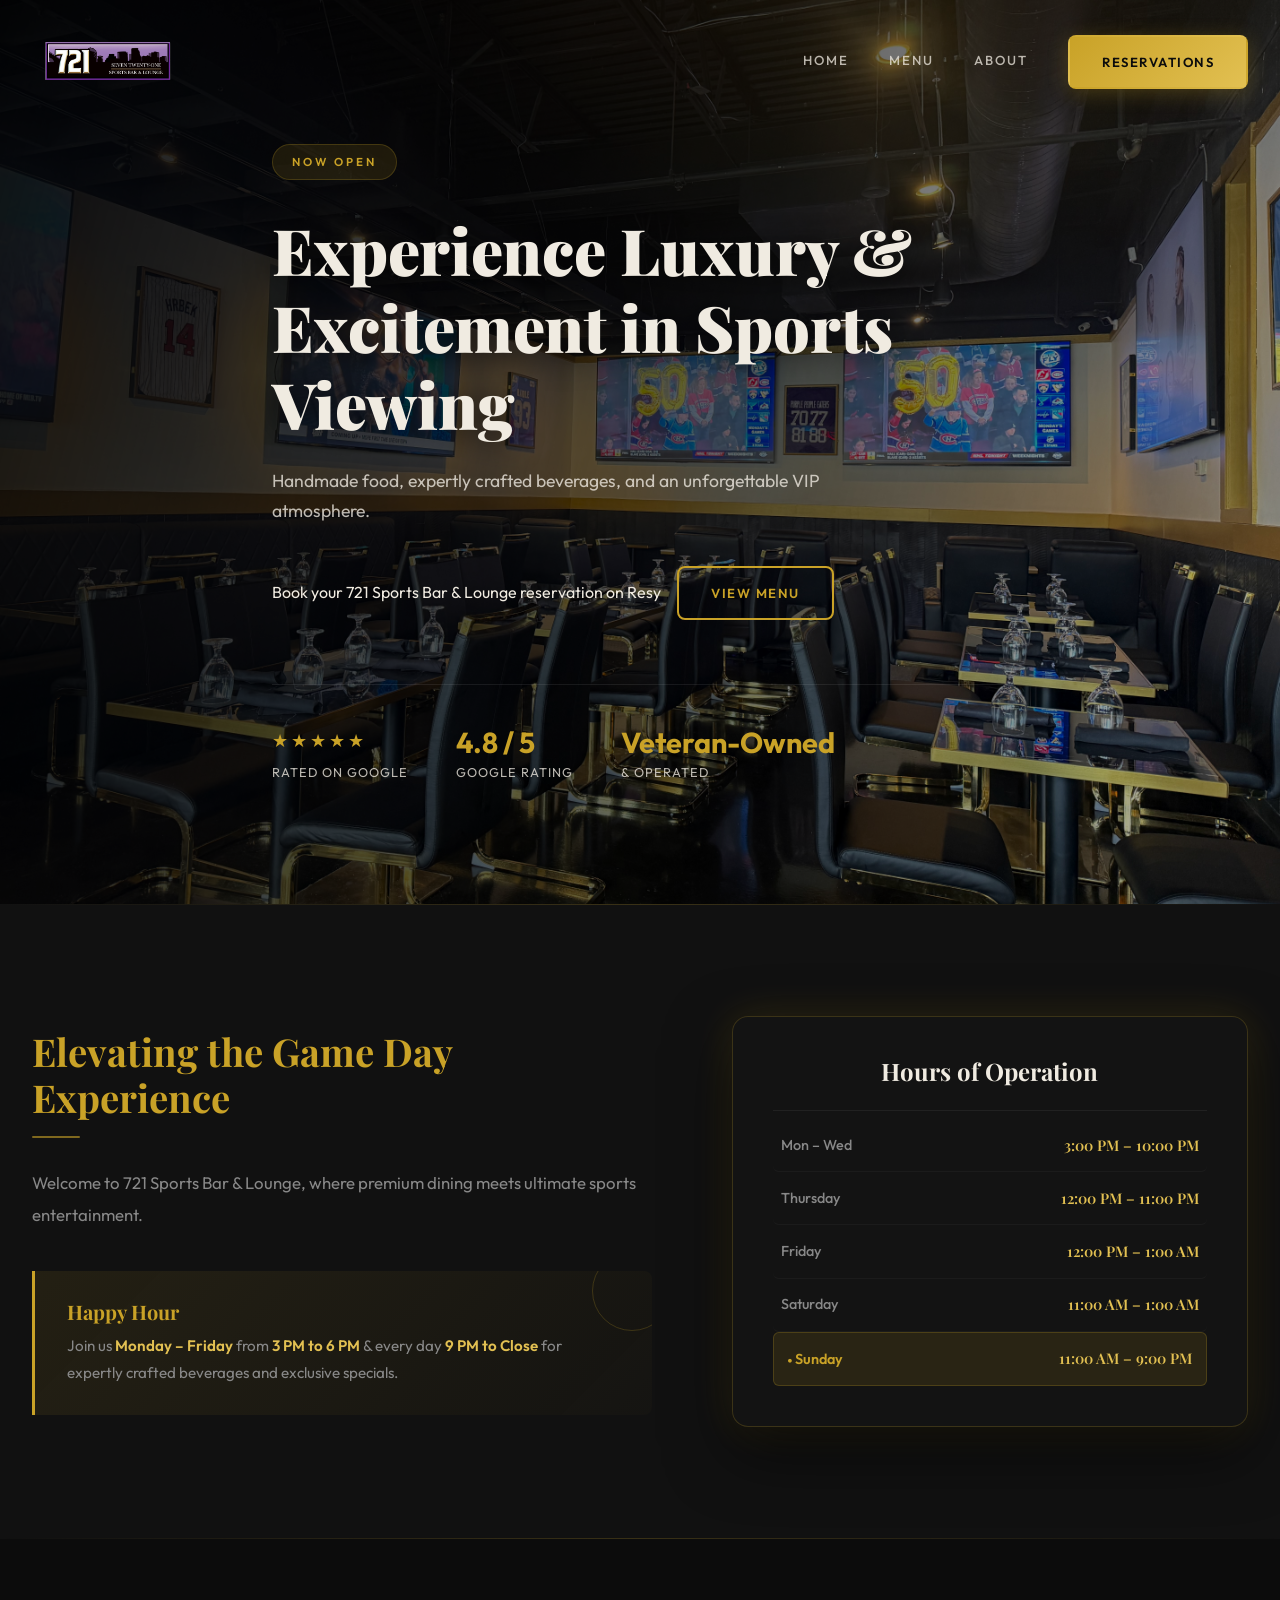
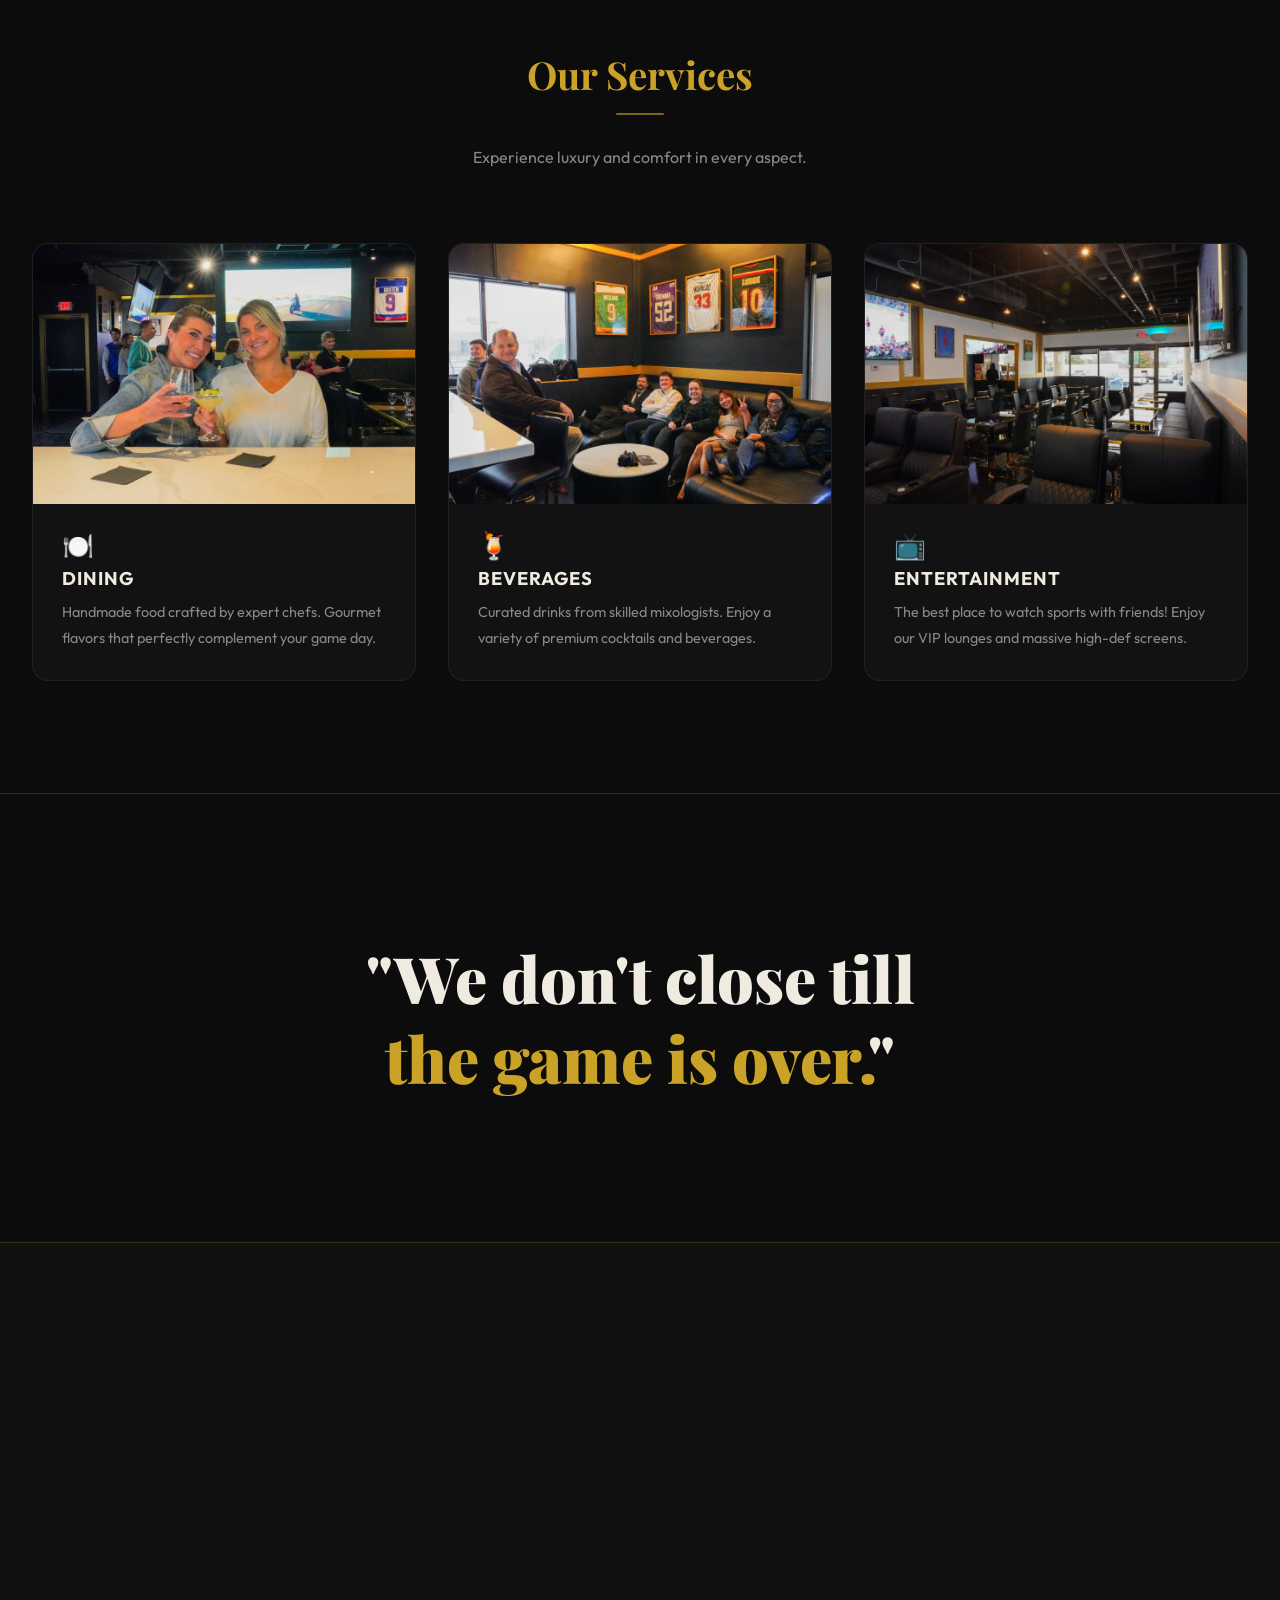
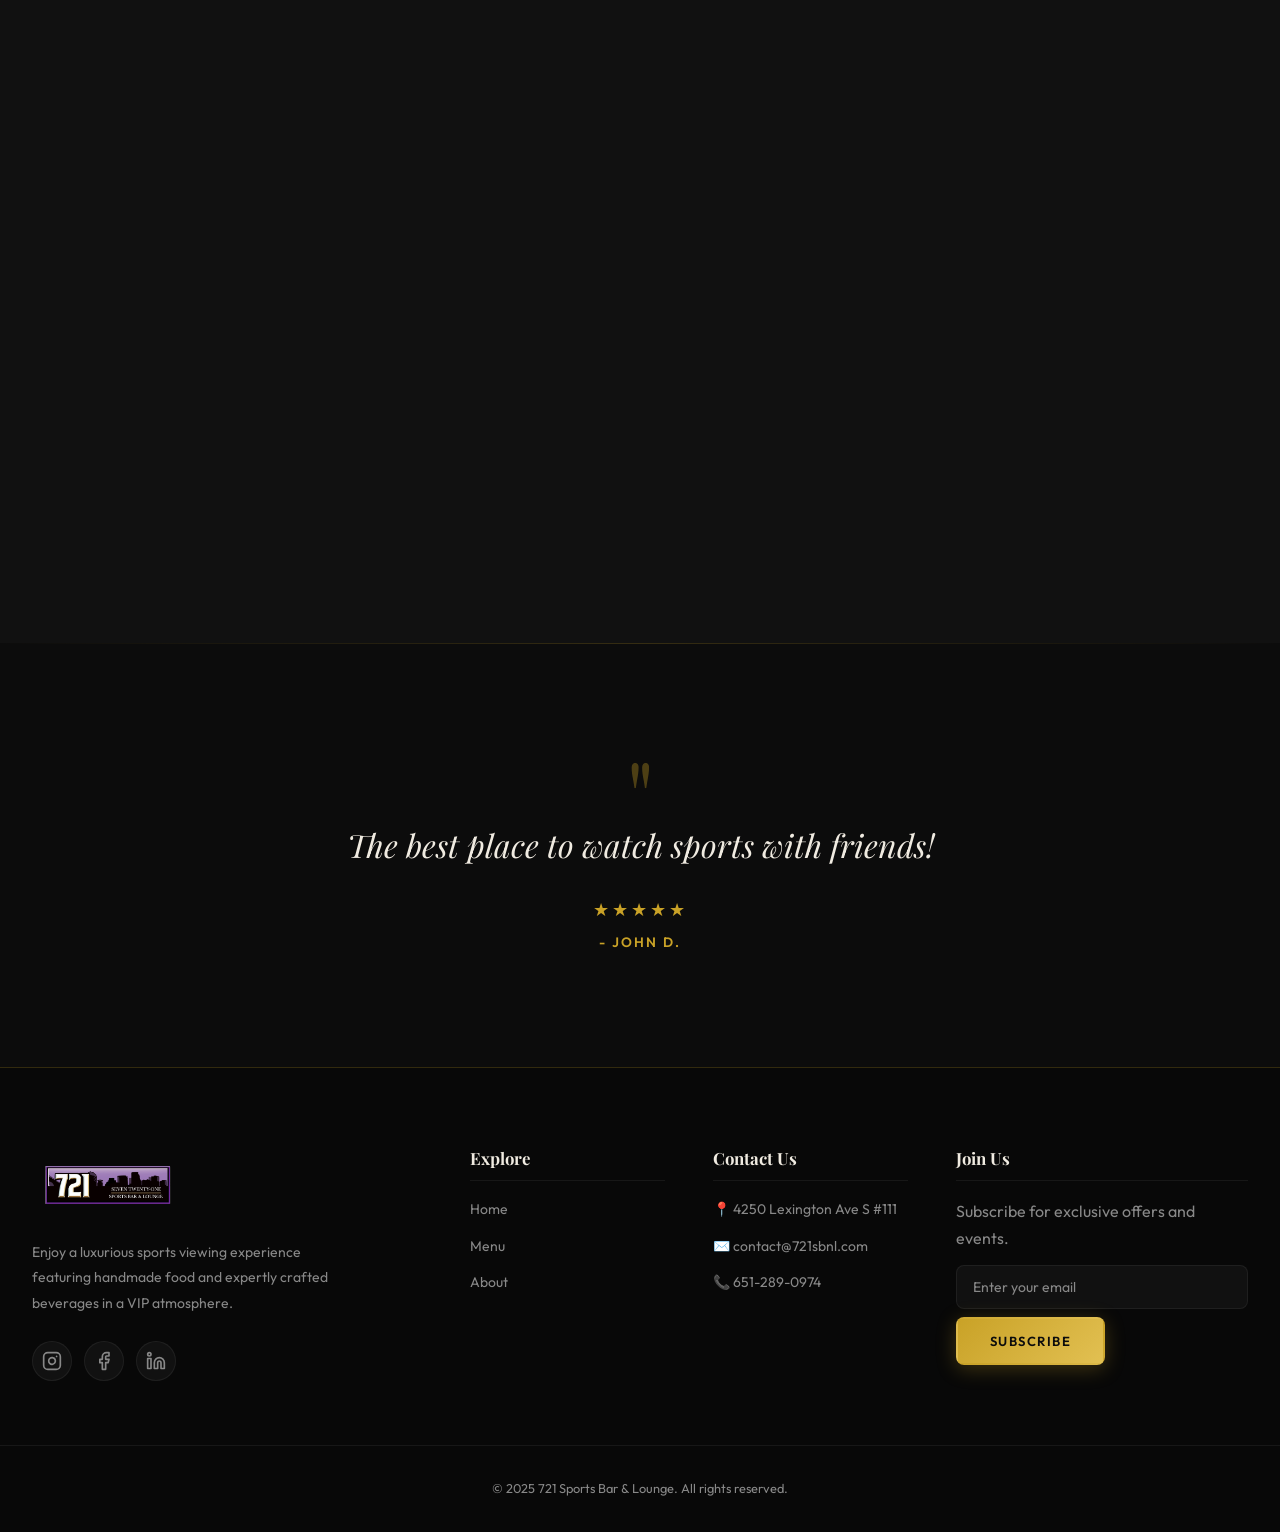
==== index.html @ 8e940de3 "Update index.html Google Review" ====
<!DOCTYPE html>
<html lang="en">
<head>
    <meta charset="UTF-8">
    <meta name="viewport" content="width=device-width, initial-scale=1.0">
    <title>Ultimate Sports Bar Experience | 721 Sports Bar & Lounge</title>
    <meta name="description" content="Enjoy a luxurious sports viewing experience at 721 sports bar & lounge, featuring handmade food and expertly crafted beverages in a VIP atmosphere.">
    <link rel="preconnect" href="https://fonts.googleapis.com">
    <link rel="preconnect" href="https://fonts.gstatic.com" crossorigin>
    <link href="https://fonts.googleapis.com/css2?family=Playfair+Display:ital,wght@0,700;0,900;1,700;1,900&family=Outfit:wght@300;400;500;600;800&display=swap" rel="stylesheet">
    <link rel="stylesheet" href="styles.css">
</head>
<body>
    <div id="scroll-progress"></div>

    <!-- Navbar -->
    <header class="navbar" id="navbar">
        <div class="container nav-container">
            <a href="index.html" class="logo">
                <img src="assets/logomain.png" alt="721 Logo" class="logo-img">
            </a>
            <button class="mobile-toggle" id="mobile-toggle" aria-label="Toggle Navigation">
                <span></span>
                <span></span>
                <span></span>
            </button>
            <nav class="nav-links" id="nav-links">
                <a href="index.html">Home</a>
                <a href="https://www.toasttab.com/local/order/721-sports-bar-lounge-4250-lexington-ave-s-111" target="_blank" rel="noopener">Menu</a>
                <a href="about.html">About</a>
                <a href="https://resy.com/cities/eagan-mn-mn/venues/721-sports-bar-and-lounge" target="_blank" rel="noopener" class="btn btn-primary">Reservations</a>
            </nav>
        </div>
    </header>

    <!-- Hero Section -->
    <section class="hero" id="home">
        <div class="hero-overlay"></div>
        <div class="container hero-content">
            <div class="badge fade-in">Now Open</div>
            <h1 class="fade-in delay-1">Experience Luxury & Excitement in Sports Viewing</h1>
            <p class="fade-in delay-2">Handmade food, expertly crafted beverages, and an unforgettable VIP atmosphere.</p>
            <div class="hero-actions fade-in delay-3">
                <div style="text-align: center;"><a href="https://resy.com/cities/eagan-mn-mn/venues/721-sports-bar-and-lounge" id="resyButton-7uLPKueugnTUS-InCusiP">Book your 721 Sports Bar & Lounge reservation on Resy</a></div>
                <script src="https://widgets.resy.com/embed.js"></script>
                <script>
                    resyWidget.addButton(document.getElementById('resyButton-7uLPKueugnTUS-InCusiP'), {"venueId":95060,"apiKey":"2Gjp2uwsESqvvHHkcii8039eJRUwBHCc","replace":true});
                </script>
                <a href="https://www.toasttab.com/local/order/721-sports-bar-lounge-4250-lexington-ave-s-111" target="_blank" rel="noopener" class="btn btn-secondary">View Menu</a>
            </div>
            
            <div class="stats-container fade-in delay-4">
                <div class="stat-box">
                    <div class="stars">★★★★★</div>
                    <p>Rated on Google</p>
                </div>
                <div class="stat-box">
                    <h3>4.8 / 5</h3>
                    <p>Google Rating</p>
                </div>
                <div class="stat-box">
                    <h3>Veteran-Owned</h3>
                    <p>& Operated</p>
                </div>
            </div>
        </div>
    </section>

    <!-- About & Info Section -->
    <section class="info-section" id="about">
        <div class="container info-grid">
            <div class="info-content slide-up">
                <h2>Elevating the Game Day Experience</h2>
                <div class="section-divider"></div>
                <p class="lead-text">Welcome to 721 Sports Bar & Lounge, where premium dining meets ultimate sports entertainment.</p>
                
                <div class="happy-hour-block">
                    <div class="hh-content">
                        <h3>Happy Hour</h3>
                        <p>Join us <strong>Monday – Friday</strong> from <strong>3 PM to 6 PM</strong> &amp; every day <strong>9 PM to Close</strong> for expertly crafted beverages and exclusive specials.</p>
                    </div>
                </div>
            </div>
            
            <div class="hours-card slide-up delay-1">
                <h3>Hours of Operation</h3>
                <div class="hours-list">
                    <div class="hours-row">
                        <span>Mon – Wed</span>
                        <span>3:00 PM – 10:00 PM</span>
                    </div>
                    <div class="hours-row">
                        <span>Thursday</span>
                        <span>12:00 PM – 11:00 PM</span>
                    </div>
                    <div class="hours-row">
                        <span>Friday</span>
                        <span>12:00 PM – 1:00 AM</span>
                    </div>
                    <div class="hours-row">
                        <span>Saturday</span>
                        <span>11:00 AM – 1:00 AM</span>
                    </div>
                    <div class="hours-row">
                        <span>Sunday</span>
                        <span>11:00 AM – 9:00 PM</span>
                    </div>
                </div>
                </div>
            </div>
        </div>
    </section>

    <!-- Services Section -->
    <section class="services" id="services">
        <div class="container">
            <div class="section-header slide-up">
                <h2>Our Services</h2>
                <div class="section-divider center"></div>
                <p>Experience luxury and comfort in every aspect.</p>
            </div>
            <div class="services-grid">
                <!-- Dining -->
                <div class="service-card slide-up">
                    <div class="service-image" style="background-image: url('assets/7212.JPG');"></div>
                    <div class="service-content">
                        <span class="service-icon">🍽️</span>
                        <h3>Dining</h3>
                        <p>Handmade food crafted by expert chefs. Gourmet flavors that perfectly complement your game day.</p>
                    </div>
                </div>
                <!-- Beverages -->
                <div class="service-card slide-up delay-1">
                    <div class="service-image" style="background-image: url('assets/7213.JPG');"></div>
                    <div class="service-content">
                        <span class="service-icon">🍹</span>
                        <h3>Beverages</h3>
                        <p>Curated drinks from skilled mixologists. Enjoy a variety of premium cocktails and beverages.</p>
                    </div>
                </div>
                <!-- Entertainment -->
                <div class="service-card slide-up delay-2">
                    <div class="service-image" style="background-image: url('assets/7214.JPG');"></div>
                    <div class="service-content">
                        <span class="service-icon">📺</span>
                        <h3>Entertainment</h3>
                        <p>The best place to watch sports with friends! Enjoy our VIP lounges and massive high-def screens.</p>
                    </div>
                </div>
            </div>
        </div>
    </section>

    <!-- Statement Banner -->
    <section class="statement-banner">
        <div class="container">
            <h2 class="statement-text slide-up">"We don't close till<br><span class="highlight-text">the game is over.</span>"</h2>
        </div>
    </section>

    <!-- Gallery Section -->
    <section class="gallery" id="gallery">
        <div class="container">
            <div class="section-header slide-up">
                <h2>The Vibe</h2>
                <div class="section-divider center"></div>
                <p>A glimpse into the 721 experience.</p>
            </div>
            <div class="gallery-grid">
                <div class="gallery-item slide-up">
                    <img src="assets/7216.JPG" alt="721 Sports Bar atmosphere" class="gallery-img">
                </div>
                <div class="gallery-item slide-up delay-1">
                    <img src="assets/7217.JPG" alt="721 Sports Bar lounge" class="gallery-img">
                </div>
                <div class="gallery-item slide-up delay-2">
                    <img src="assets/bar-garnish.webp" alt="Handcrafted bar garnishes" class="gallery-img">
                </div>
                <div class="gallery-item slide-up">
                    <img src="assets/cocktail-2.webp" alt="Craft cocktail" class="gallery-img">
                </div>
                <div class="gallery-item slide-up delay-1">
                    <img src="assets/bar-citrus.webp" alt="Fresh citrus bar prep" class="gallery-img">
                </div>
                <div class="gallery-item slide-up delay-2">
                    <img src="assets/bar-tools.webp" alt="Premium gold bar tools" class="gallery-img">
                </div>
            </div>
        </div>
    </section>

    <!-- Testimonial -->
    <section class="testimonial">
        <div class="container">
            <div class="testimonial-content fade-in">
                <div class="quote-mark">"</div>
                <p class="quote">The best place to watch sports with friends!</p>
                <div class="stars">★★★★★</div>
                <p class="author">- John D.</p>
            </div>
        </div>
    </section>

    <!-- Footer -->
    <footer>
        <div class="container footer-grid">
            <div class="footer-brand">
                <a href="index.html" class="logo">
                    <img src="assets/logomain.png" alt="721 Logo" class="logo-img">
                </a>
                <p>Enjoy a luxurious sports viewing experience featuring handmade food and expertly crafted beverages in a VIP atmosphere.</p>
                <div class="social-links">
                    <a href="https://www.instagram.com/721sbnl/" target="_blank" rel="noopener" aria-label="Instagram"><svg viewBox="0 0 24 24" width="20" height="20" stroke="currentColor" stroke-width="2" fill="none" stroke-linecap="round" stroke-linejoin="round"><rect x="2" y="2" width="20" height="20" rx="5" ry="5"></rect><path d="M16 11.37A4 4 0 1 1 12.63 8 4 4 0 0 1 16 11.37z"></path><line x1="17.5" y1="6.5" x2="17.51" y2="6.5"></line></svg></a>
                    <a href="https://www.facebook.com/share/1DYipmQLW1/?mibextid=wwXIfr" target="_blank" rel="noopener" aria-label="Facebook"><svg viewBox="0 0 24 24" width="20" height="20" stroke="currentColor" stroke-width="2" fill="none" stroke-linecap="round" stroke-linejoin="round"><path d="M18 2h-3a5 5 0 0 0-5 5v3H7v4h3v8h4v-8h3l1-4h-4V7a1 1 0 0 1 1-1h3z"></path></svg></a>
                    <a href="#" aria-label="LinkedIn"><svg viewBox="0 0 24 24" width="20" height="20" stroke="currentColor" stroke-width="2" fill="none" stroke-linecap="round" stroke-linejoin="round"><path d="M16 8a6 6 0 0 1 6 6v7h-4v-7a2 2 0 0 0-2-2 2 2 0 0 0-2 2v7h-4v-7a6 6 0 0 1 6-6z"></path><rect x="2" y="9" width="4" height="12"></rect><circle cx="4" cy="4" r="2"></circle></svg></a>
                </div>
            </div>
            <div class="footer-links">
                <h4>Explore</h4>
                <a href="index.html">Home</a>
                <a href="https://www.toasttab.com/local/order/721-sports-bar-lounge-4250-lexington-ave-s-111" target="_blank" rel="noopener">Menu</a>
                <a href="about.html">About</a>
            </div>
            <div class="footer-contact">
                <h4>Contact Us</h4>
                <p>📍 4250 Lexington Ave S #111</p>
                <p>✉️ <a href="mailto:contact@721sbnl.com">contact@721sbnl.com</a></p>
                <p>📞 <a href="tel:6512890974">651-289-0974</a></p>
            </div>
            <div class="footer-subscribe">
                <h4>Join Us</h4>
                <p>Subscribe for exclusive offers and events.</p>
                <form class="subscribe-form" onsubmit="event.preventDefault(); alert('Subscribed!');">
                    <input type="email" placeholder="Enter your email" required>
                    <button type="submit" class="btn btn-primary">Subscribe</button>
                </form>
            </div>
        </div>
        <div class="footer-bottom">
            <p>&copy; 2025 721 Sports Bar & Lounge. All rights reserved.</p>
        </div>
    </footer>

    <!-- Lightbox -->
    <div id="lightbox" role="dialog" aria-modal="true" aria-label="Image preview">
        <button id="lightbox-close" aria-label="Close">&times;</button>
        <img id="lightbox-img" src="" alt="">
    </div>

    <!-- Back to Top -->
    <button id="back-to-top" aria-label="Back to top">&uarr;</button>

    <script src="script.js"></script>
</body>
</html>
---- styles.css ----
/* =====================================================
   721 Sports Bar & Lounge — Premium Design
   ===================================================== */

:root {
    --gold:          #C9A227;
    --gold-light:    #E2C052;
    --gold-dim:      rgba(201, 162, 39, 0.12);
    --gold-border:   rgba(201, 162, 39, 0.22);
    --bg:            #0C0C0C;
    --bg-2:          #111111;
    --bg-card:       rgba(20, 20, 20, 0.92);
    --text:          #F0EBE1;
    --text-muted:    #888888;
    --border:        rgba(255, 255, 255, 0.06);
    --serif:         'Playfair Display', Georgia, serif;
    --sans:          'Outfit', sans-serif;
    --radius:        16px;
    --radius-sm:     8px;
    --transition:    all 0.35s cubic-bezier(0.4, 0, 0.2, 1);
    --shadow:        0 24px 64px rgba(0, 0, 0, 0.55);
    --glow:          0 0 40px rgba(201, 162, 39, 0.18);
}

/* ---- Reset ---------------------------------------- */
*, *::before, *::after { margin: 0; padding: 0; box-sizing: border-box; }

html { scroll-behavior: smooth; }

body {
    font-family: var(--sans);
    background: var(--bg);
    color: var(--text);
    line-height: 1.7;
    overflow-x: hidden;
}

a { text-decoration: none; color: inherit; transition: var(--transition); }
img { max-width: 100%; display: block; }

/* ---- Scroll Progress Bar -------------------------- */
#scroll-progress {
    position: fixed;
    top: 0; left: 0;
    height: 3px;
    width: 0%;
    background: linear-gradient(90deg, var(--gold), var(--gold-light), var(--gold));
    background-size: 200%;
    z-index: 9999;
    transition: width 0.08s linear;
    animation: shimmer 3s linear infinite;
}

@keyframes shimmer {
    0%   { background-position: 200% center; }
    100% { background-position: -200% center; }
}

/* ---- Container ------------------------------------ */
.container {
    max-width: 1280px;
    margin: 0 auto;
    padding: 0 2rem;
}

/* ---- Typography ----------------------------------- */
h1, h2, h3, h4 {
    font-family: var(--serif);
    font-weight: 700;
    line-height: 1.2;
}

h1 {
    font-size: clamp(2.2rem, 5vw, 4rem);
    font-weight: 900;
    margin-bottom: 1.5rem;
}

h2 {
    font-size: clamp(1.8rem, 3vw, 2.8rem);
    margin-bottom: 1rem;
    color: var(--gold);
}

h3 { font-size: 1.4rem; margin-bottom: 0.5rem; }
p  { color: var(--text-muted); }
strong { color: var(--text); font-weight: 600; }

/* ---- Section Divider ------------------------------ */
.section-divider {
    width: 48px;
    height: 2px;
    background: var(--gold);
    opacity: 0.6;
    margin: 0.5rem 0 1.8rem;
    border-radius: 2px;
}

.section-divider.center {
    margin-left: auto;
    margin-right: auto;
    background: var(--gold);
    width: 48px;
}

/* ---- Buttons -------------------------------------- */
.btn {
    display: inline-block;
    padding: 0.85rem 2rem;
    border-radius: var(--radius-sm);
    font-family: var(--sans);
    font-weight: 600;
    font-size: 0.82rem;
    text-transform: uppercase;
    letter-spacing: 1.5px;
    cursor: pointer;
    border: 2px solid transparent;
    transition: var(--transition);
    white-space: nowrap;
}

.btn-primary {
    background: linear-gradient(135deg, var(--gold) 0%, var(--gold-light) 100%);
    color: #0C0C0C;
    box-shadow: 0 4px 20px rgba(201,162,39,0.28);
}

.btn-primary:hover {
    transform: translateY(-2px);
    box-shadow: 0 10px 32px rgba(201,162,39,0.5);
}

.btn-secondary {
    background: transparent;
    border-color: var(--gold);
    color: var(--gold);
}

.btn-secondary:hover {
    background: var(--gold-dim);
    transform: translateY(-2px);
}

/* ---- Navbar --------------------------------------- */
.navbar {
    position: fixed;
    top: 0; left: 0;
    width: 100%;
    z-index: 1000;
    padding: 1.5rem 0;
    transition: var(--transition);
}

.navbar.scrolled {
    padding: 0.9rem 0;
    background: rgba(8, 8, 8, 0.94);
    backdrop-filter: blur(24px);
    -webkit-backdrop-filter: blur(24px);
    border-bottom: 1px solid var(--gold-border);
    box-shadow: 0 4px 32px rgba(0,0,0,0.5);
}

.nav-container {
    display: flex;
    justify-content: space-between;
    align-items: center;
}

.logo { display: flex; align-items: center; }

.logo-img {
    height: 76px;
    width: auto;
    transition: height 0.35s ease;
}

.navbar.scrolled .logo-img { height: 56px; }

.nav-links {
    display: flex;
    align-items: center;
    gap: 2.5rem;
}

.nav-links a:not(.btn) {
    font-family: var(--sans);
    font-weight: 500;
    font-size: 0.82rem;
    text-transform: uppercase;
    letter-spacing: 2px;
    color: rgba(240,235,225,0.75);
    position: relative;
    padding-bottom: 4px;
}

.nav-links a:not(.btn)::after {
    content: '';
    position: absolute;
    bottom: 0; left: 50%;
    transform: translateX(-50%);
    width: 0;
    height: 1px;
    background: var(--gold);
    transition: width 0.3s ease;
}

.nav-links a:not(.btn):hover { color: var(--gold); }
.nav-links a:not(.btn):hover::after { width: 100%; }

.mobile-toggle {
    display: none;
    background: none;
    border: none;
    cursor: pointer;
    flex-direction: column;
    gap: 5px;
    z-index: 1001;
}

.mobile-toggle span {
    display: block;
    width: 26px;
    height: 2px;
    background: var(--text);
    border-radius: 2px;
    transition: var(--transition);
}

/* ---- Hero ----------------------------------------- */
.hero {
    position: relative;
    min-height: 100vh;
    display: flex;
    align-items: center;
    background: url('assets/7211.JPG') center/cover no-repeat;
    background-attachment: fixed;
}

.hero-overlay {
    position: absolute;
    inset: 0;
    background: linear-gradient(
        105deg,
        rgba(0,0,0,0.93) 0%,
        rgba(0,0,0,0.6) 55%,
        rgba(0,0,0,0.25) 100%
    );
    z-index: 1;
}

.hero-content {
    position: relative;
    z-index: 2;
    max-width: 800px;
    padding-top: 9rem;
    padding-bottom: 5rem;
}

.badge {
    display: inline-flex;
    align-items: center;
    gap: 0.5rem;
    padding: 0.45rem 1.2rem;
    background: var(--gold-dim);
    border: 1px solid var(--gold-border);
    color: var(--gold);
    border-radius: 50px;
    font-family: var(--sans);
    font-size: 0.72rem;
    font-weight: 600;
    text-transform: uppercase;
    letter-spacing: 3px;
    margin-bottom: 2rem;
    animation: pulse-badge 2.5s ease-in-out infinite;
}

@keyframes pulse-badge {
    0%, 100% { box-shadow: 0 0 0 0 rgba(201,162,39,0); }
    50%       { box-shadow: 0 0 0 8px rgba(201,162,39,0.1); }
}

.hero h1 {
    color: var(--text);
    text-shadow: 0 4px 30px rgba(0,0,0,0.7);
}

.hero p {
    font-size: 1.1rem;
    color: rgba(240,235,225,0.78);
    margin-bottom: 2.5rem;
    max-width: 560px;
}

.hero-actions {
    display: flex;
    align-items: center;
    gap: 1rem;
    margin-bottom: 4rem;
    flex-wrap: wrap;
}

.stats-container {
    display: flex;
    gap: 3rem;
    padding-top: 2.5rem;
    border-top: 1px solid rgba(255,255,255,0.08);
}

.stat-box h3 {
    font-family: var(--sans);
    font-size: 1.8rem;
    font-weight: 700;
    color: var(--gold);
    margin-bottom: 0.2rem;
}

.stat-box p {
    font-size: 0.8rem;
    text-transform: uppercase;
    letter-spacing: 1px;
}

.stars {
    color: var(--gold);
    font-size: 1.15rem;
    letter-spacing: 3px;
    margin-bottom: 0.4rem;
    display: block;
}

/* ---- Info / Hours Section ------------------------- */
.info-section {
    padding: 7rem 0;
    background: var(--bg-2);
    position: relative;
}

.info-section::before,
.info-section::after {
    content: '';
    position: absolute;
    left: 0; right: 0;
    height: 1px;
    background: linear-gradient(90deg, transparent, var(--gold-border), transparent);
}

.info-section::before { top: 0; }
.info-section::after  { bottom: 0; }

.info-grid {
    display: grid;
    grid-template-columns: 1.2fr 1fr;
    gap: 5rem;
    align-items: center;
}

.info-content h2 {
    color: var(--gold);
    font-size: clamp(2rem, 3vw, 3rem);
}

.lead-text {
    font-size: 1.05rem;
    color: var(--text-muted);
    margin-bottom: 2.5rem;
    line-height: 1.9;
}

.happy-hour-block {
    background: linear-gradient(135deg, rgba(201,162,39,0.1) 0%, rgba(201,162,39,0.02) 100%);
    border-left: 3px solid var(--gold);
    padding: 1.8rem 2rem;
    border-radius: 0 var(--radius-sm) var(--radius-sm) 0;
    position: relative;
    overflow: hidden;
}

.happy-hour-block::after {
    content: '';
    position: absolute;
    right: -20px;
    top: -20px;
    width: 80px;
    height: 80px;
    border-radius: 50%;
    border: 1px solid var(--gold-border);
    pointer-events: none;
}

.happy-hour-block h3 {
    font-family: var(--serif);
    color: var(--gold);
    font-size: 1.25rem;
    margin-bottom: 0.5rem;
}

.happy-hour-block p { color: var(--text-muted); font-size: 0.95rem; line-height: 1.8; }
.happy-hour-block strong { color: var(--gold-light); }

/* Hours Card */
.hours-card {
    background: var(--bg-card);
    padding: 2.5rem;
    border-radius: var(--radius);
    border: 1px solid var(--gold-border);
    backdrop-filter: blur(12px);
    -webkit-backdrop-filter: blur(12px);
    box-shadow: var(--shadow), var(--glow);
    transition: var(--transition);
}

.hours-card:hover {
    transform: translateY(-5px);
    box-shadow: var(--shadow), 0 0 60px rgba(201,162,39,0.25);
}

.hours-card h3 {
    font-family: var(--serif);
    font-size: 1.5rem;
    color: var(--text);
    text-align: center;
    margin-bottom: 0;
    padding-bottom: 1.5rem;
    border-bottom: 1px solid var(--border);
}

.hours-list {
    display: flex;
    flex-direction: column;
    margin-top: 0.5rem;
}

.hours-row {
    display: flex;
    justify-content: space-between;
    align-items: center;
    padding: 0.85rem 0.5rem;
    border-bottom: 1px solid rgba(255,255,255,0.035);
    font-size: 0.9rem;
    border-radius: 6px;
    transition: background 0.2s, padding 0.2s;
}

.hours-row:last-child { border-bottom: none; }

.hours-row:hover {
    background: var(--gold-dim);
}

.hours-row span:first-child { color: var(--text-muted); font-weight: 500; }

.hours-row span:last-child {
    color: var(--gold-light);
    font-weight: 600;
    font-family: var(--serif);
    font-size: 0.92rem;
}

.hours-row.today {
    background: var(--gold-dim);
    border: 1px solid var(--gold-border);
    padding: 0.85rem 0.85rem;
}

.hours-row.today span:first-child {
    color: var(--gold);
    font-weight: 600;
}

.hours-row.today span:first-child::before {
    content: '● ';
    font-size: 0.55rem;
    vertical-align: middle;
}

/* ---- Page Header (About) -------------------------- */
.page-header {
    padding: 12rem 0 6rem;
    background-size: cover;
    background-position: center;
    text-align: center;
    border-bottom: 1px solid var(--gold-border);
}

.page-header h1 {
    color: var(--text);
    text-shadow: 0 4px 20px rgba(0,0,0,0.6);
}

/* ---- About Page Content --------------------------- */
.about-page-content {
    padding: 6rem 0;
    background: var(--bg-2);
}

.about-text-block {
    max-width: 820px;
    margin: 0 auto 4rem auto;
}

.about-text-block h2 {
    font-size: clamp(1.6rem, 2.5vw, 2.4rem);
    margin-bottom: 1.2rem;
}

.about-text-block p {
    font-size: 1.05rem;
    line-height: 1.9;
    margin-bottom: 1.5rem;
}

.about-list { list-style: none; margin-top: 1.5rem; }

.about-list li {
    font-size: 1rem;
    line-height: 1.9;
    color: var(--text-muted);
    margin-bottom: 1.5rem;
    padding-left: 2rem;
    position: relative;
}

.about-list li::before {
    content: '✦';
    color: var(--gold);
    position: absolute;
    left: 0; top: 0.35rem;
    font-size: 0.85rem;
}

.about-list li strong { color: var(--gold); font-weight: 600; }

/* ---- About Gallery -------------------------------- */
.about-gallery {
    display: grid;
    grid-template-columns: repeat(6, 1fr);
    grid-auto-rows: 360px;
    gap: 1.2rem;
    margin-top: 4rem;
}

.about-gallery-img {
    width: 100%; height: 100%;
    object-fit: cover;
    border-radius: var(--radius-sm);
    border: 1px solid var(--border);
    transition: var(--transition);
    cursor: pointer;
}

.about-gallery-img:hover {
    border-color: var(--gold-border);
    box-shadow: var(--glow);
}

.about-gallery-img:nth-child(1) { grid-column: span 3; }
.about-gallery-img:nth-child(2) { grid-column: span 3; }
.about-gallery-img:nth-child(3) { grid-column: span 2; }
.about-gallery-img:nth-child(4) { grid-column: span 2; }
.about-gallery-img:nth-child(5) { grid-column: span 2; }

/* ---- Services Section ----------------------------- */
.services {
    padding: 7rem 0;
    background: var(--bg);
}

.section-header {
    text-align: center;
    margin-bottom: 4.5rem;
}

.section-header h2 { color: var(--gold); }
.section-header p { font-size: 1rem; margin-top: 0.5rem; }

.services-grid {
    display: grid;
    grid-template-columns: repeat(3, 1fr);
    gap: 2rem;
}

.service-card {
    background: var(--bg-card);
    border-radius: var(--radius);
    overflow: hidden;
    border: 1px solid var(--border);
    transition: var(--transition);
}

.service-card:hover {
    transform: translateY(-10px);
    border-color: var(--gold-border);
    box-shadow: var(--shadow), var(--glow);
}

.service-image {
    height: 260px;
    background-size: cover;
    background-position: center;
    transition: transform 0.6s ease;
    overflow: hidden;
}

.service-card:hover .service-image { transform: scale(1.06); }

.service-content { padding: 1.8rem; }

.service-icon {
    display: block;
    font-size: 1.6rem;
    margin-bottom: 0.6rem;
    line-height: 1;
}

.service-content h3 {
    font-family: var(--sans);
    font-weight: 700;
    color: var(--text);
    font-size: 1.15rem;
    text-transform: uppercase;
    letter-spacing: 1px;
    margin-bottom: 0.6rem;
}

.service-content p { font-size: 0.9rem; line-height: 1.8; }

/* ---- Statement Banner ----------------------------- */
.statement-banner {
    padding: 9rem 0;
    background: linear-gradient(rgba(5,5,5,0.83), rgba(5,5,5,0.93)), url('assets/7216.JPG');
    background-size: cover;
    background-position: center;
    background-attachment: fixed;
    text-align: center;
    border-top: 1px solid var(--gold-border);
    border-bottom: 1px solid var(--gold-border);
}

.statement-text {
    font-family: var(--serif);
    font-size: clamp(2.2rem, 5vw, 4.5rem);
    font-weight: 900;
    color: var(--text);
    line-height: 1.25;
    margin: 0;
}

.highlight-text { color: var(--gold); }

/* ---- Gallery -------------------------------------- */
.gallery {
    padding: 7rem 0;
    background: var(--bg-2);
}

.gallery-grid {
    display: grid;
    grid-template-columns: repeat(3, 1fr);
    gap: 1.2rem;
}

.gallery-item {
    position: relative;
    overflow: hidden;
    border-radius: var(--radius-sm);
    cursor: pointer;
    border: 1px solid var(--border);
    transition: border-color 0.3s;
}

.gallery-item:hover { border-color: var(--gold-border); }

.gallery-item::after {
    content: '';
    position: absolute;
    inset: 0;
    background: linear-gradient(180deg, transparent 40%, rgba(0,0,0,0.5) 100%);
    opacity: 0;
    transition: opacity 0.4s ease;
    border-radius: var(--radius-sm);
}

.gallery-item:hover::after { opacity: 1; }

.gallery-img {
    width: 100%;
    height: 280px;
    object-fit: cover;
    display: block;
    transition: transform 0.6s ease;
}

.gallery-item:hover .gallery-img { transform: scale(1.06); }

/* ---- Lightbox ------------------------------------- */
#lightbox {
    display: none;
    position: fixed;
    inset: 0;
    background: rgba(0,0,0,0.96);
    z-index: 9998;
    align-items: center;
    justify-content: center;
    padding: 2rem;
}

#lightbox.open { display: flex; }

#lightbox img {
    max-width: 90vw;
    max-height: 82vh;
    object-fit: contain;
    border-radius: var(--radius-sm);
    border: 1px solid var(--gold-border);
    box-shadow: 0 0 80px rgba(0,0,0,0.8);
    animation: zoomIn 0.3s ease;
}

@keyframes zoomIn {
    from { transform: scale(0.88); opacity: 0; }
    to   { transform: scale(1);    opacity: 1; }
}

#lightbox-close {
    position: absolute;
    top: 1.5rem; right: 2rem;
    background: none;
    border: none;
    color: var(--text-muted);
    font-size: 2.2rem;
    cursor: pointer;
    line-height: 1;
    transition: color 0.2s;
}

#lightbox-close:hover { color: var(--gold); }

/* ---- Testimonial ---------------------------------- */
.testimonial {
    padding: 7rem 0;
    background: linear-gradient(rgba(8,8,8,0.92), rgba(8,8,8,0.92)), url('assets/7215.JPG');
    background-size: cover;
    background-position: center;
    background-attachment: fixed;
    text-align: center;
    position: relative;
}

.testimonial::before {
    content: '';
    position: absolute;
    top: 0; left: 0; right: 0;
    height: 1px;
    background: linear-gradient(90deg, transparent, var(--gold-border), transparent);
}

.testimonial-content { max-width: 760px; margin: 0 auto; }

.quote-mark {
    font-family: var(--serif);
    font-size: 6rem;
    color: var(--gold);
    opacity: 0.35;
    line-height: 0.8;
    margin-bottom: -0.8rem;
}

.quote {
    font-family: var(--serif);
    font-size: clamp(1.4rem, 3vw, 2rem);
    color: var(--text);
    font-style: italic;
    margin-bottom: 1.5rem;
    line-height: 1.6;
}

.author {
    color: var(--gold);
    font-weight: 600;
    letter-spacing: 2px;
    font-size: 0.85rem;
    text-transform: uppercase;
}

/* ---- Footer --------------------------------------- */
footer {
    background: #080808;
    padding: 5rem 0 2rem;
    border-top: 1px solid var(--gold-border);
}

.footer-grid {
    display: grid;
    grid-template-columns: 2fr 1fr 1fr 1.5fr;
    gap: 3rem;
    margin-bottom: 4rem;
}

.footer-brand p {
    margin-top: 1rem;
    font-size: 0.875rem;
    line-height: 1.85;
    max-width: 300px;
}

.social-links {
    display: flex;
    gap: 0.75rem;
    margin-top: 1.5rem;
}

.social-links a {
    display: inline-flex;
    align-items: center;
    justify-content: center;
    width: 40px; height: 40px;
    background: rgba(255,255,255,0.04);
    border: 1px solid var(--border);
    border-radius: 50%;
    color: var(--text-muted);
    transition: var(--transition);
}

.social-links a:hover {
    background: var(--gold);
    color: #080808;
    border-color: var(--gold);
    transform: translateY(-3px);
    box-shadow: 0 8px 20px rgba(201,162,39,0.35);
}

.footer-links, .footer-contact, .footer-subscribe {
    display: flex;
    flex-direction: column;
    gap: 0.8rem;
}

.footer-links h4, .footer-contact h4, .footer-subscribe h4 {
    font-family: var(--serif);
    color: var(--text);
    font-size: 1.05rem;
    font-weight: 700;
    margin-bottom: 0.3rem;
    padding-bottom: 0.75rem;
    border-bottom: 1px solid var(--border);
}

.footer-links a, .footer-contact a, .footer-contact p {
    color: var(--text-muted);
    font-size: 0.875rem;
    transition: var(--transition);
}

.footer-links a:hover, .footer-contact a:hover {
    color: var(--gold);
    padding-left: 5px;
}

.subscribe-form {
    display: flex;
    gap: 0.5rem;
    flex-wrap: wrap;
}

.subscribe-form input {
    flex: 1;
    min-width: 150px;
    padding: 0.75rem 1rem;
    background: rgba(255,255,255,0.04);
    border: 1px solid var(--border);
    color: var(--text);
    border-radius: var(--radius-sm);
    outline: none;
    font-family: var(--sans);
    font-size: 0.875rem;
}

.subscribe-form input::placeholder { color: var(--text-muted); }
.subscribe-form input:focus { border-color: var(--gold); }

.footer-bottom {
    text-align: center;
    padding-top: 2rem;
    border-top: 1px solid var(--border);
    font-size: 0.8rem;
    color: var(--text-muted);
}

/* ---- Back to Top ---------------------------------- */
#back-to-top {
    position: fixed;
    bottom: 2.5rem; right: 2rem;
    width: 48px; height: 48px;
    background: linear-gradient(135deg, var(--gold), var(--gold-light));
    color: #0C0C0C;
    border: none;
    border-radius: 50%;
    font-size: 1.3rem;
    cursor: pointer;
    display: flex;
    align-items: center;
    justify-content: center;
    box-shadow: 0 6px 24px rgba(201,162,39,0.4);
    opacity: 0;
    transform: translateY(20px);
    transition: opacity 0.4s ease, transform 0.4s ease, box-shadow 0.3s;
    z-index: 999;
}

#back-to-top.visible { opacity: 1; transform: translateY(0); }

#back-to-top:hover {
    transform: translateY(-4px);
    box-shadow: 0 12px 32px rgba(201,162,39,0.6);
}

/* ---- Animations ----------------------------------- */
.fade-in {
    opacity: 0;
    animation: fadeIn 1s ease forwards;
}

.slide-up {
    opacity: 0;
    transform: translateY(40px);
    transition: opacity 0.85s ease, transform 0.85s ease;
}

.slide-up.visible {
    opacity: 1;
    transform: translateY(0);
}

.delay-1 { animation-delay: 0.2s; transition-delay: 0.2s; }
.delay-2 { animation-delay: 0.4s; transition-delay: 0.4s; }
.delay-3 { animation-delay: 0.6s; transition-delay: 0.6s; }
.delay-4 { animation-delay: 0.8s; transition-delay: 0.8s; }

@keyframes fadeIn {
    from { opacity: 0; transform: translateY(15px); }
    to   { opacity: 1; transform: translateY(0); }
}

/* ---- Responsive ----------------------------------- */
@media (max-width: 1024px) {
    .info-grid              { grid-template-columns: 1fr; gap: 3rem; }
    .services-grid          { grid-template-columns: repeat(2, 1fr); }
    .footer-grid            { grid-template-columns: repeat(2, 1fr); }
}

@media (max-width: 768px) {
    .container { padding: 0 1.5rem; }

    .logo-img               { height: 56px; }
    .navbar.scrolled .logo-img { height: 48px; }
    .hero-content           { padding-top: 6rem; }

    .hero,
    .statement-banner,
    .testimonial            { background-attachment: scroll; }

    .page-header            { padding: 8rem 0 4rem; }
    .page-header h1         { font-size: 2.5rem; }

    .info-section, .services, .gallery,
    .testimonial, .about-page-content { padding: 4.5rem 0; }

    footer { padding: 4rem 0 2rem; }

    .mobile-toggle { display: flex; }

    .nav-links {
        position: fixed;
        top: 0; right: -100%;
        width: 100%; height: 100vh;
        background: rgba(8,8,8,0.98);
        flex-direction: column;
        justify-content: center;
        gap: 2rem;
        transition: 0.4s ease;
        border-left: 1px solid var(--gold-border);
    }

    .nav-links.active       { right: 0; }
    .nav-links a:not(.btn)  { font-size: 1.1rem; }

    .hero-actions           { flex-direction: column; align-items: flex-start; }
    .stats-container        { flex-direction: column; gap: 1.5rem; }

    .statement-text         { font-size: 2.2rem; }
    .statement-banner       { padding: 5rem 0; }

    .services-grid, .footer-grid { grid-template-columns: 1fr; }

    .gallery-grid           { grid-template-columns: repeat(2, 1fr); }
    .gallery-img            { height: 220px; }

    .about-gallery          { grid-template-columns: 1fr; grid-auto-rows: 280px; }
    .about-gallery-img      { grid-column: span 1 !important; }

    .quote                  { font-size: 1.4rem; }
    #back-to-top            { bottom: 1.5rem; right: 1.2rem; }
}

@media (max-width: 480px) {
    h1  { font-size: 1.9rem; }
    h2  { font-size: 1.5rem; }

    .page-header h1         { font-size: 2rem; }
    .statement-text         { font-size: 1.75rem; }

    .gallery-grid           { grid-template-columns: 1fr; }
    .gallery-img            { height: 200px; }

    .subscribe-form         { flex-direction: column; }
    .hours-card             { padding: 2rem 1.25rem; }
    .happy-hour-block       { padding: 1.5rem; }
}
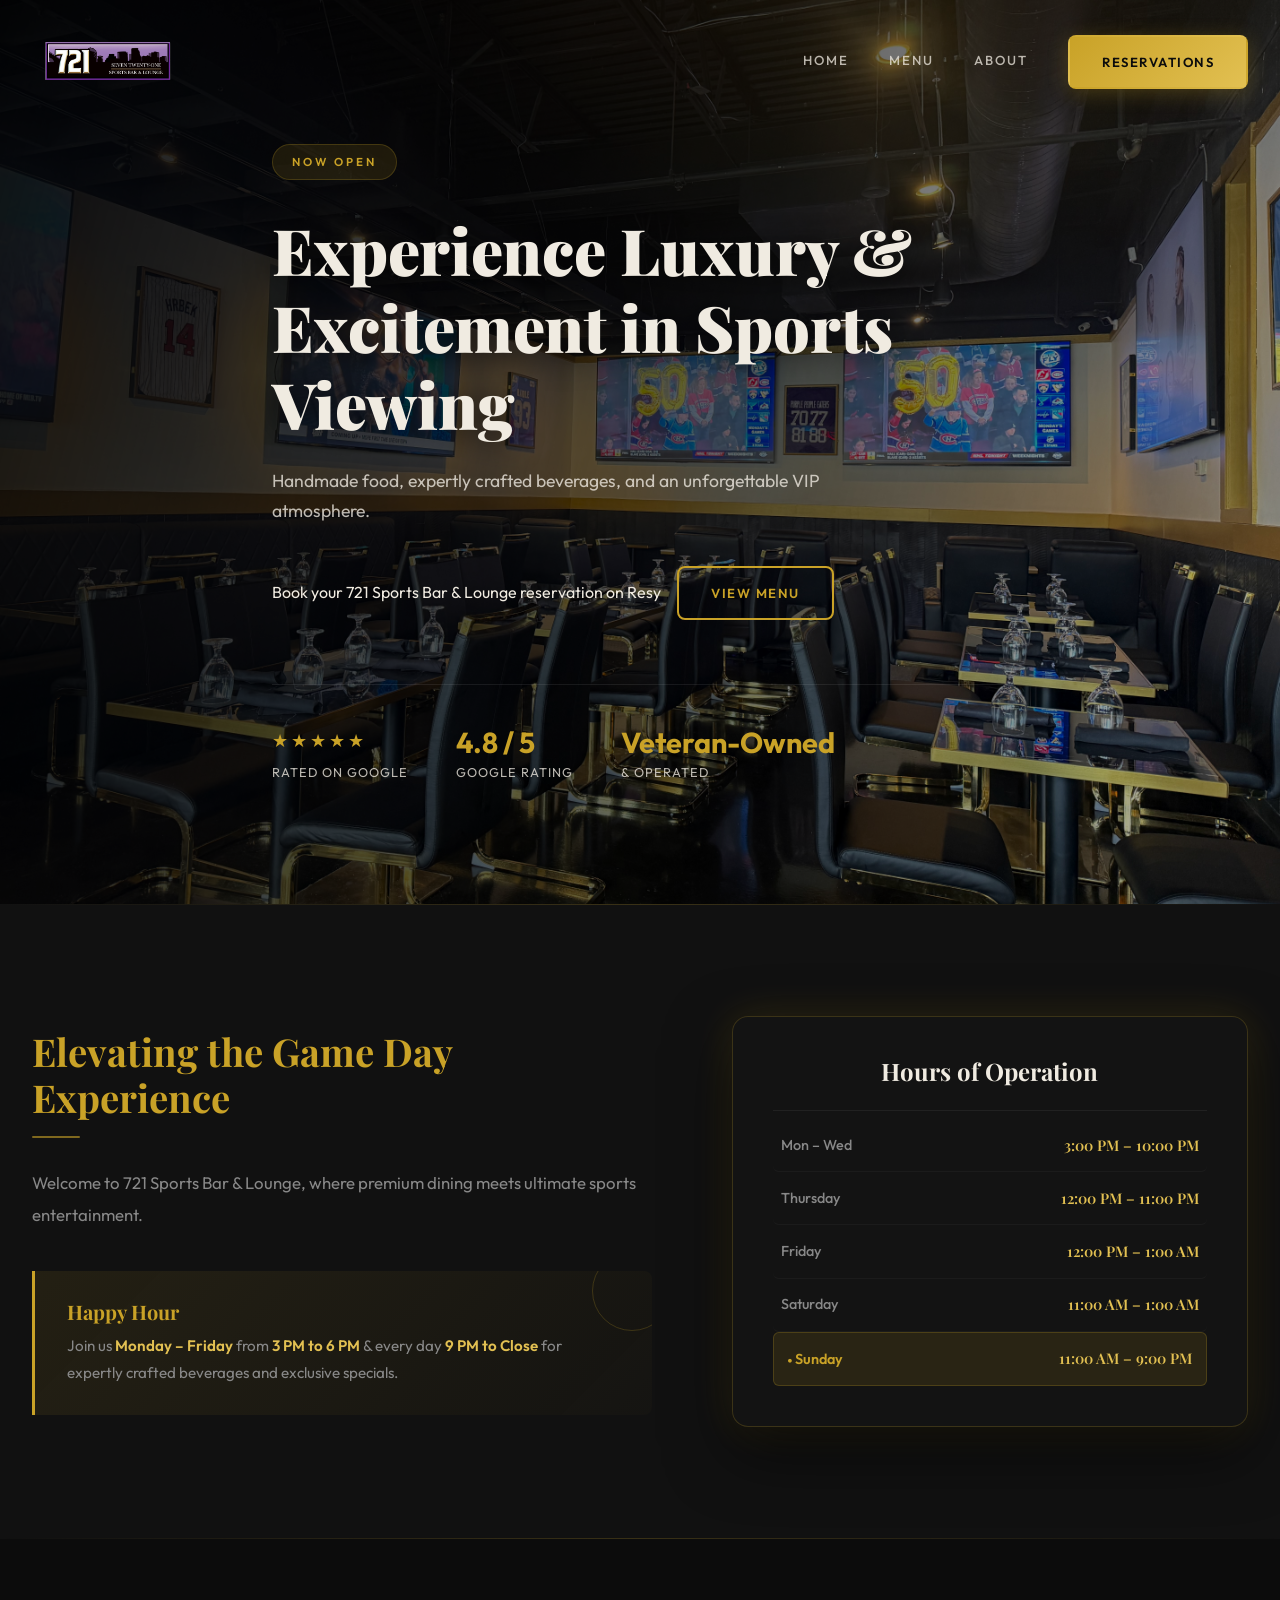
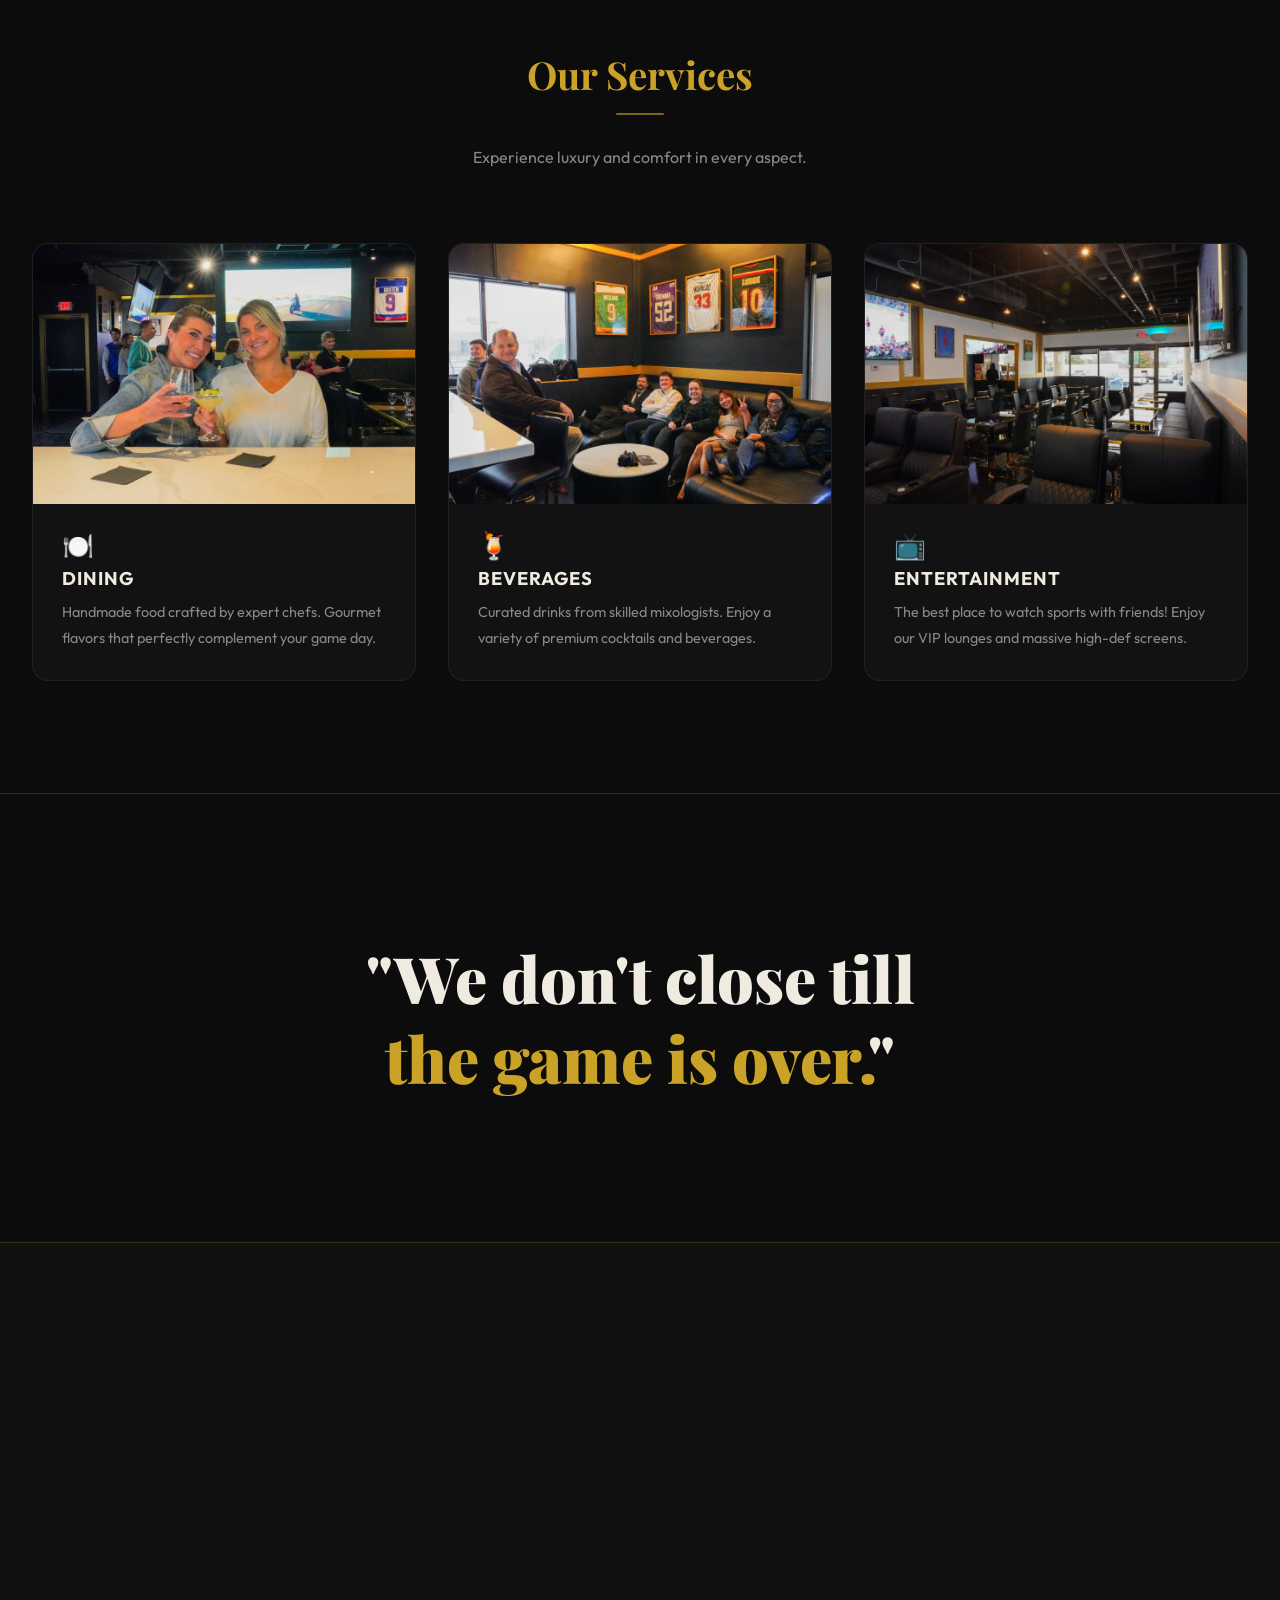
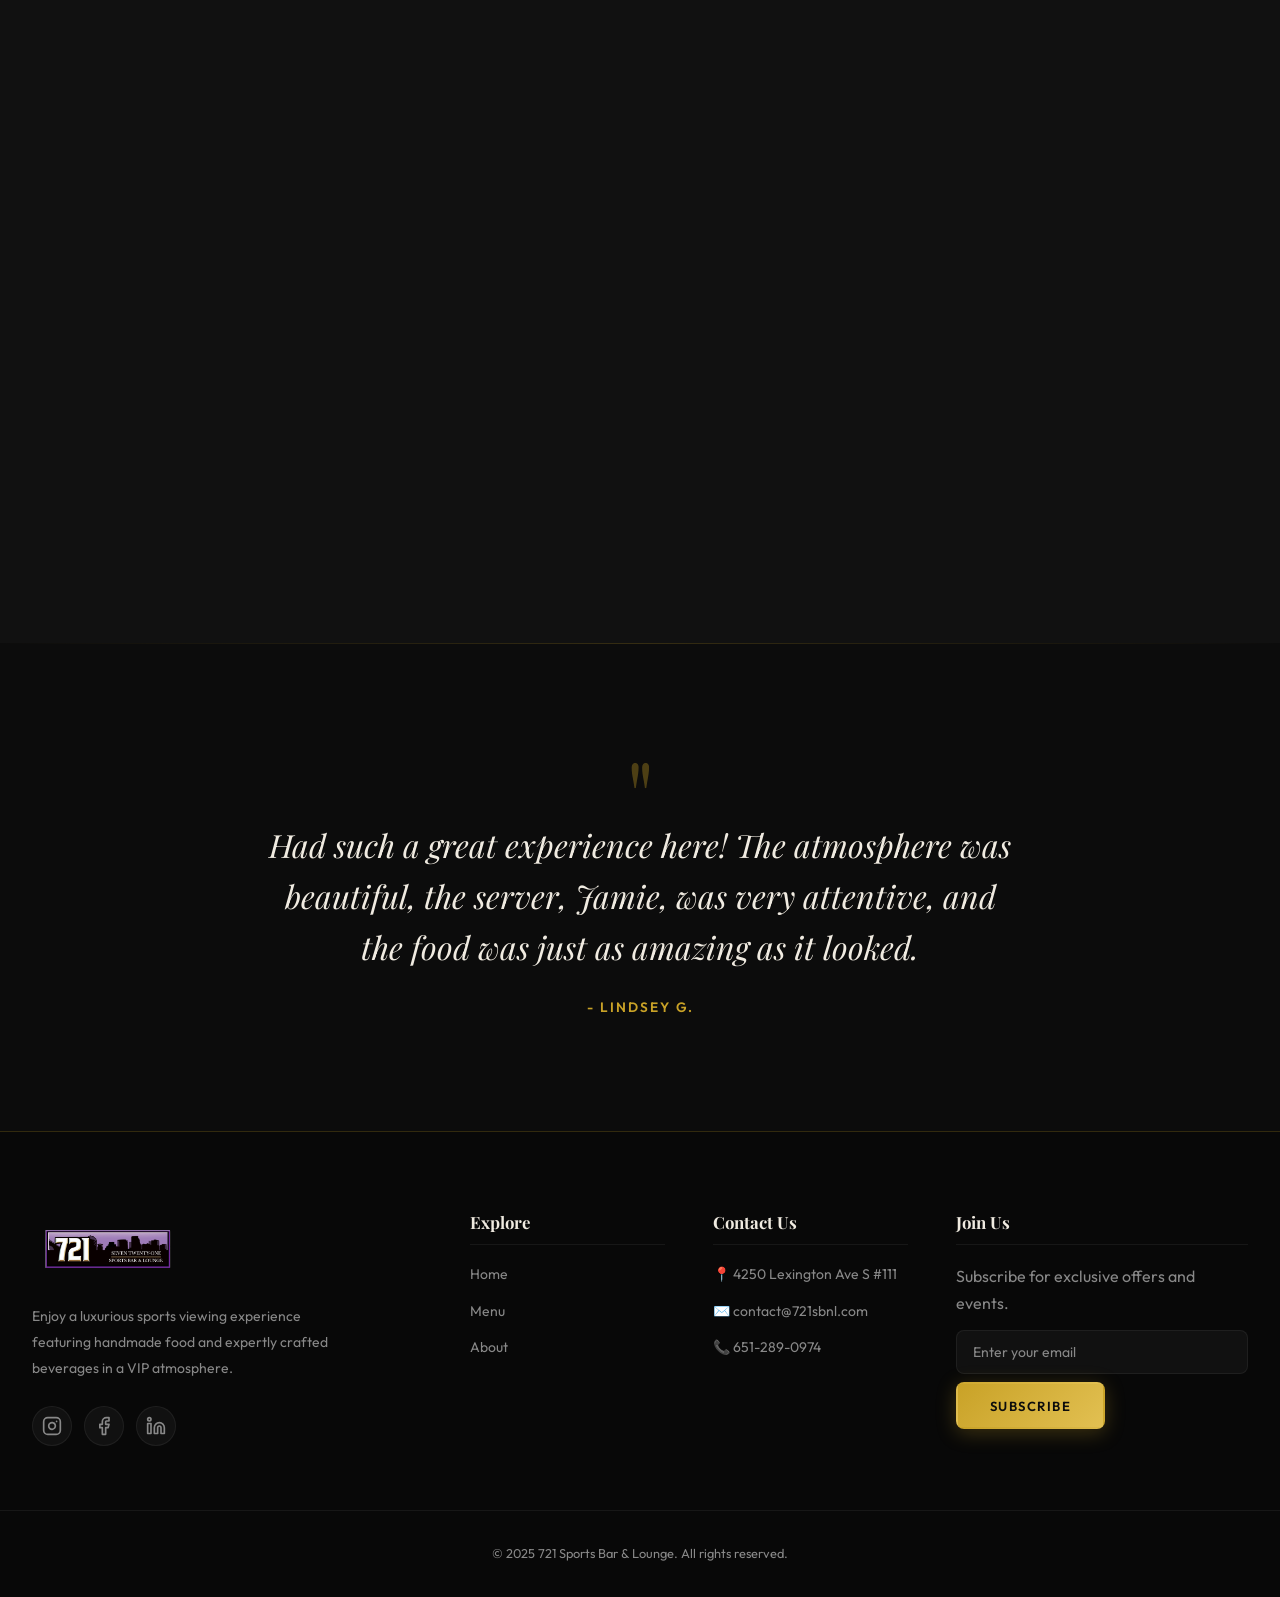
==== commit ba96962b: "Update index.html Updated Quote on Main Screen" ====
--- a/index.html
+++ b/index.html
@@ -26,7 +26,7 @@
             </button>
             <nav class="nav-links" id="nav-links">
                 <a href="index.html">Home</a>
-                <a href="https://www.toasttab.com/local/order/721-sports-bar-lounge-4250-lexington-ave-s-111" target="_blank" rel="noopener">Menu</a>
+                <a href="assets/721SBNL-webmenu.pdf" target="_blank" rel="noopener">Menu</a>
                 <a href="about.html">About</a>
                 <a href="https://resy.com/cities/eagan-mn-mn/venues/721-sports-bar-and-lounge" target="_blank" rel="noopener" class="btn btn-primary">Reservations</a>
             </nav>
@@ -46,7 +46,7 @@
                 <script>
                     resyWidget.addButton(document.getElementById('resyButton-7uLPKueugnTUS-InCusiP'), {"venueId":95060,"apiKey":"2Gjp2uwsESqvvHHkcii8039eJRUwBHCc","replace":true});
                 </script>
-                <a href="https://www.toasttab.com/local/order/721-sports-bar-lounge-4250-lexington-ave-s-111" target="_blank" rel="noopener" class="btn btn-secondary">View Menu</a>
+                <a href="assets/721SBNL-webmenu.pdf" target="_blank" rel="noopener" class="btn btn-secondary">View Menu</a>
             </div>
             
             <div class="stats-container fade-in delay-4">
@@ -194,9 +194,9 @@
         <div class="container">
             <div class="testimonial-content fade-in">
                 <div class="quote-mark">"</div>
-                <p class="quote">The best place to watch sports with friends!</p>
-                <div class="stars">★★★★★</div>
-                <p class="author">- John D.</p>
+                <p class="quote">Had such a great experience here! The atmosphere was beautiful, the server, Jamie, was very attentive, and the food was just as amazing as it looked. </p>
+    
+                <p class="author">- Lindsey G.</p>
             </div>
         </div>
     </section>
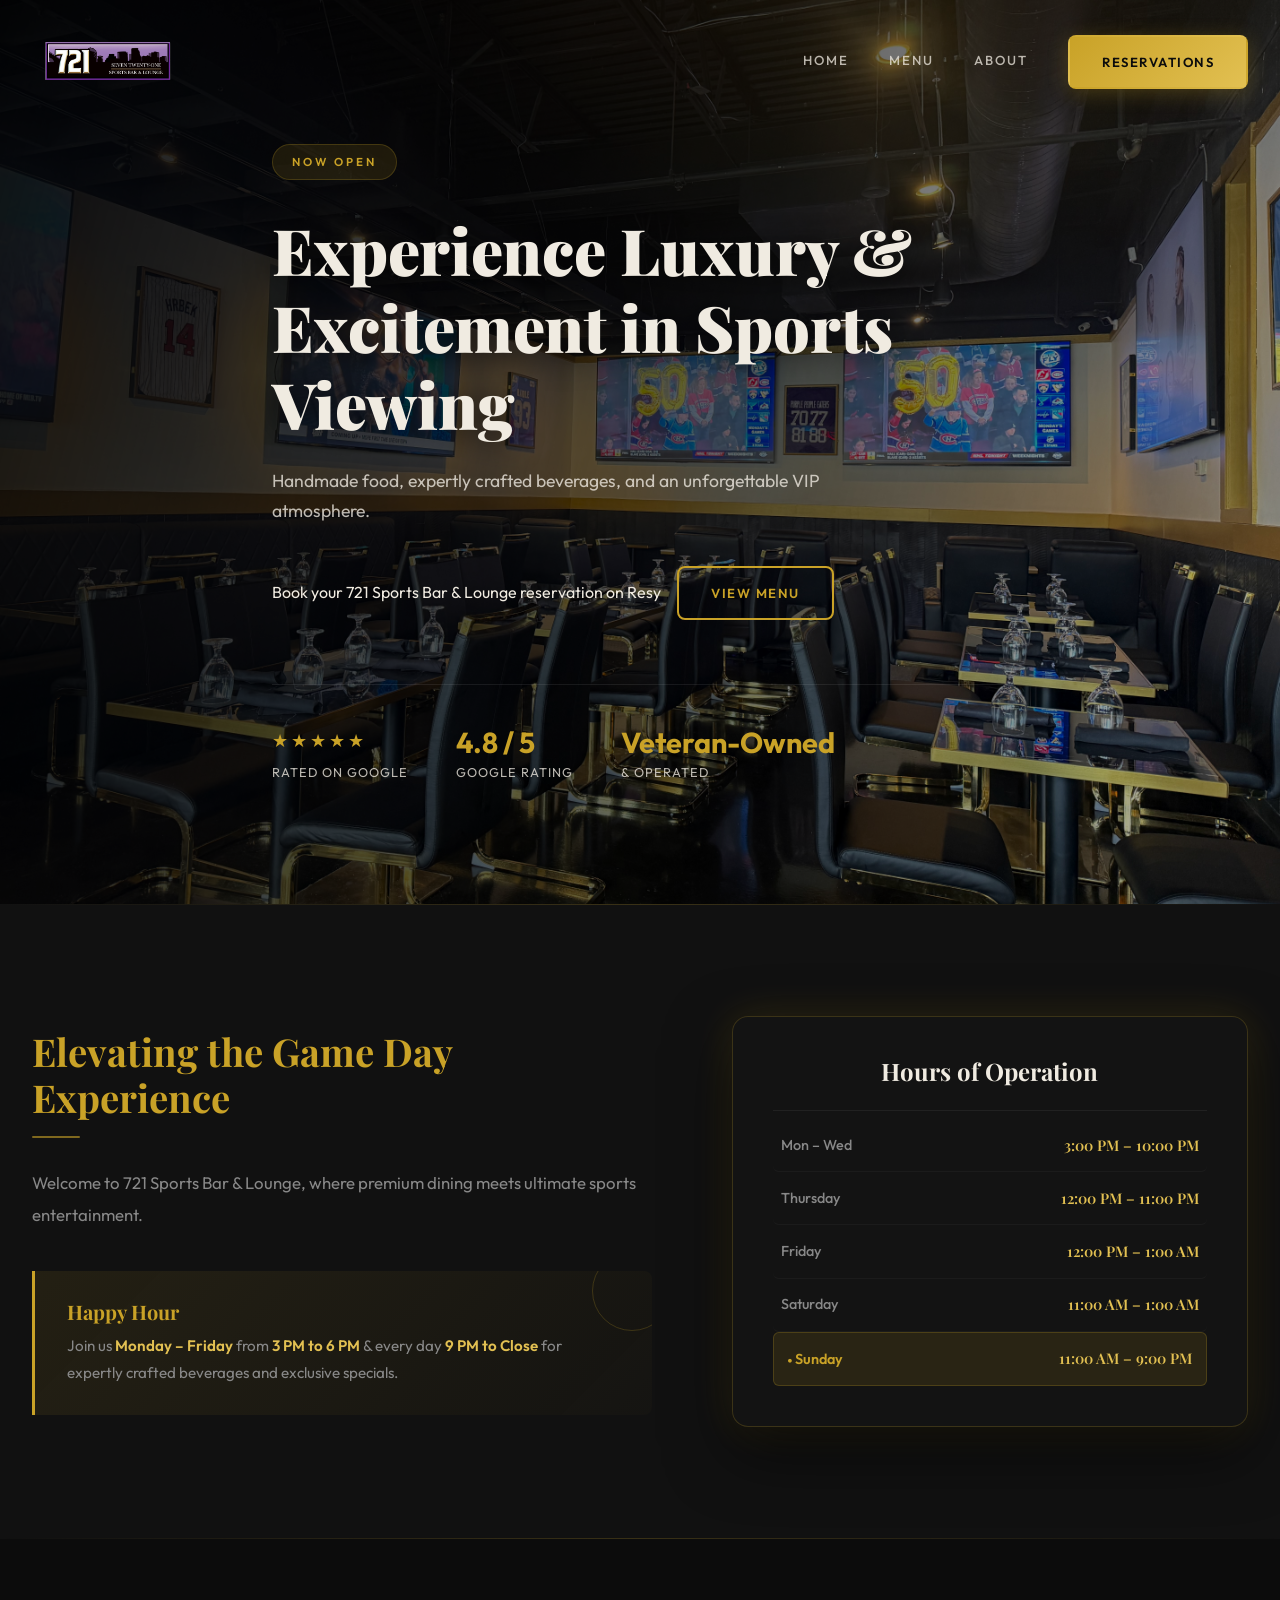
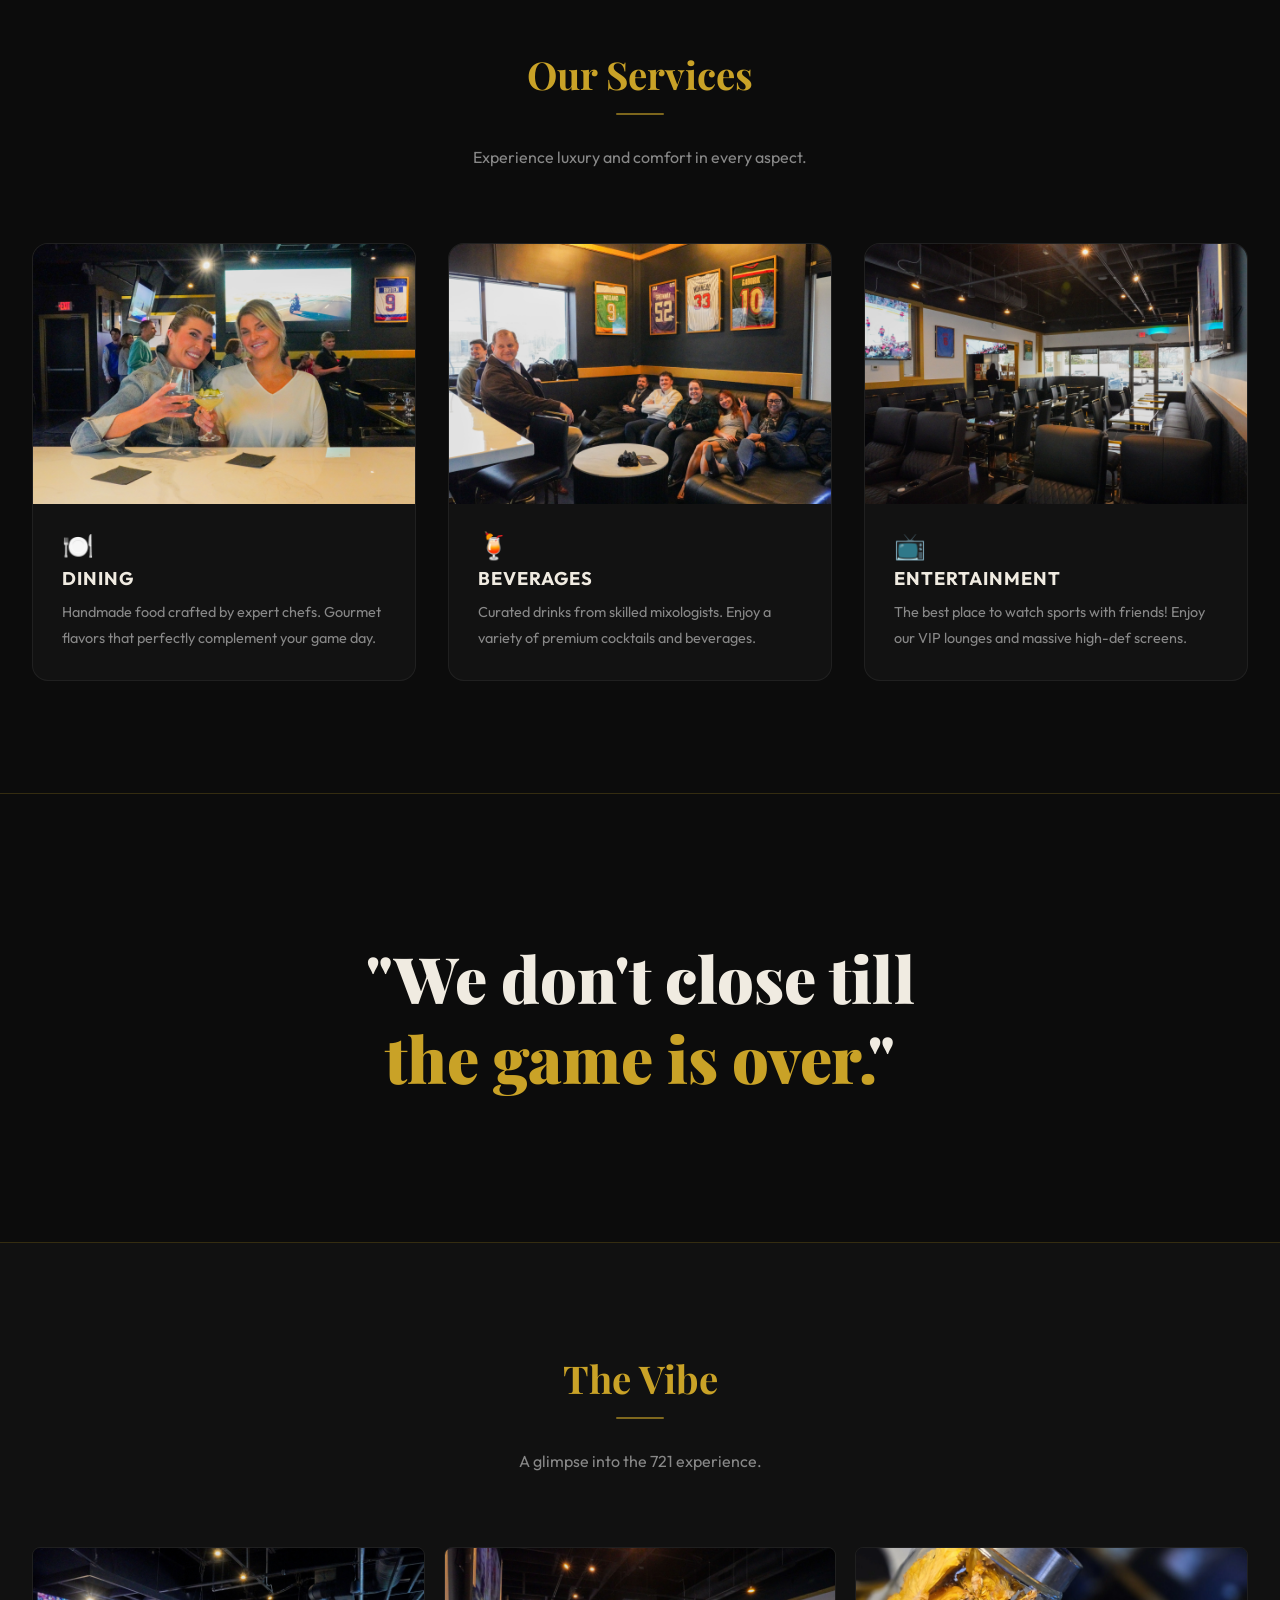
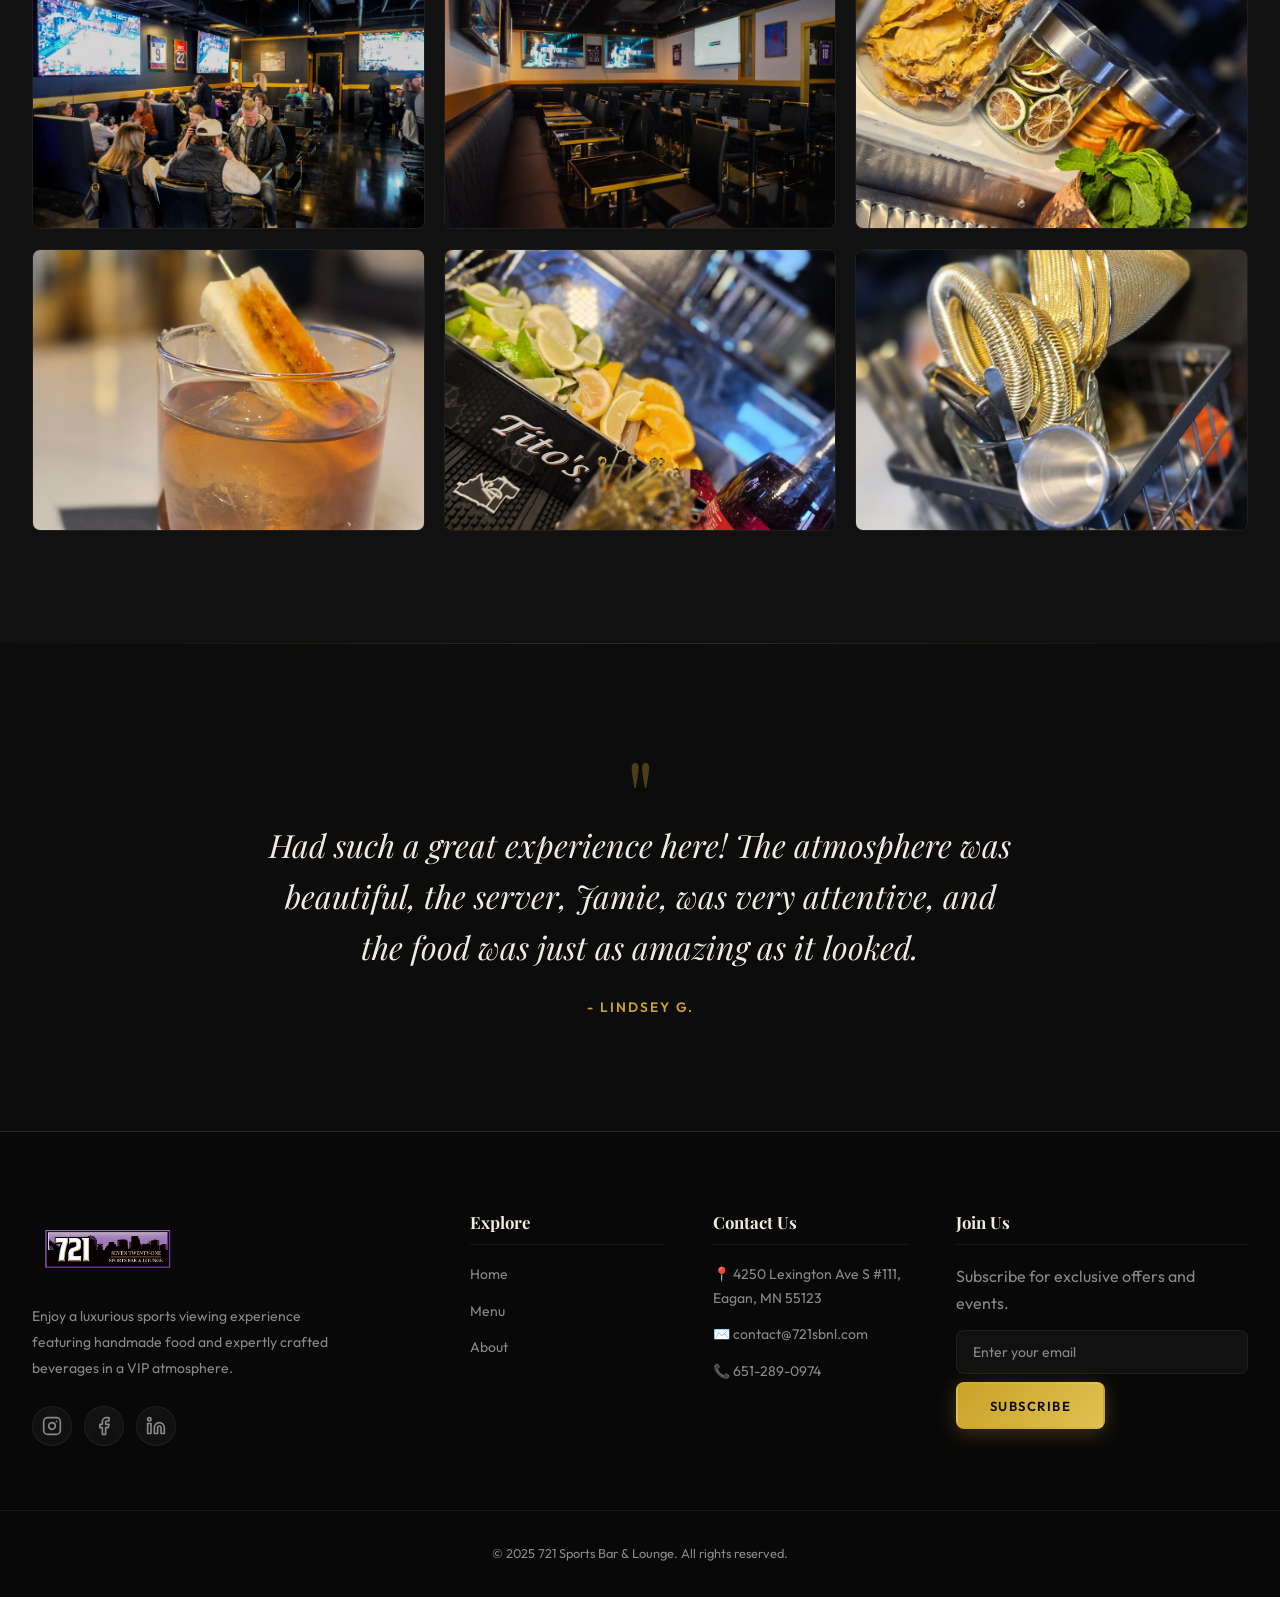
==== commit b780e774: "Update index.html Address updated" ====
--- a/index.html
+++ b/index.html
@@ -223,7 +223,7 @@
             </div>
             <div class="footer-contact">
                 <h4>Contact Us</h4>
-                <p>📍 4250 Lexington Ave S #111</p>
+                <p>📍 4250 Lexington Ave S #111, Eagan, MN 55123</p>
                 <p>✉️ <a href="mailto:contact@721sbnl.com">contact@721sbnl.com</a></p>
                 <p>📞 <a href="tel:6512890974">651-289-0974</a></p>
             </div>
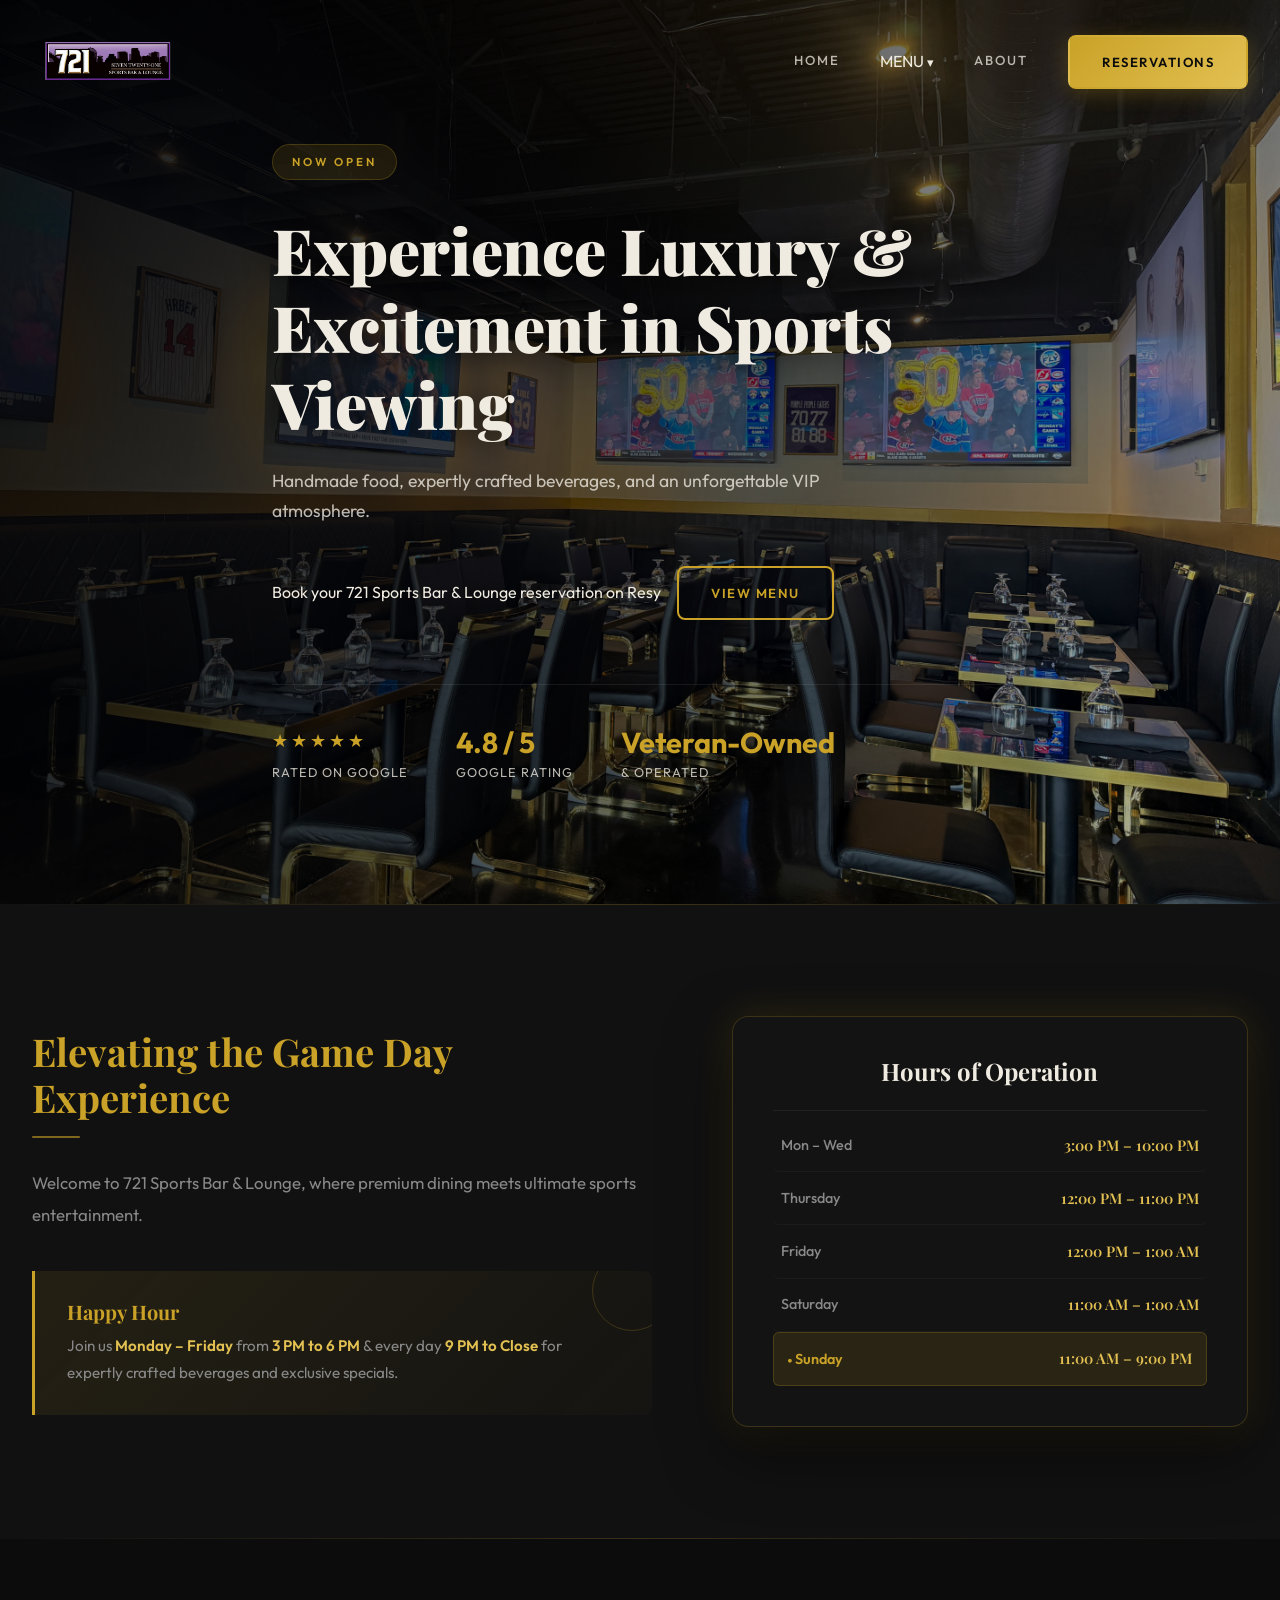
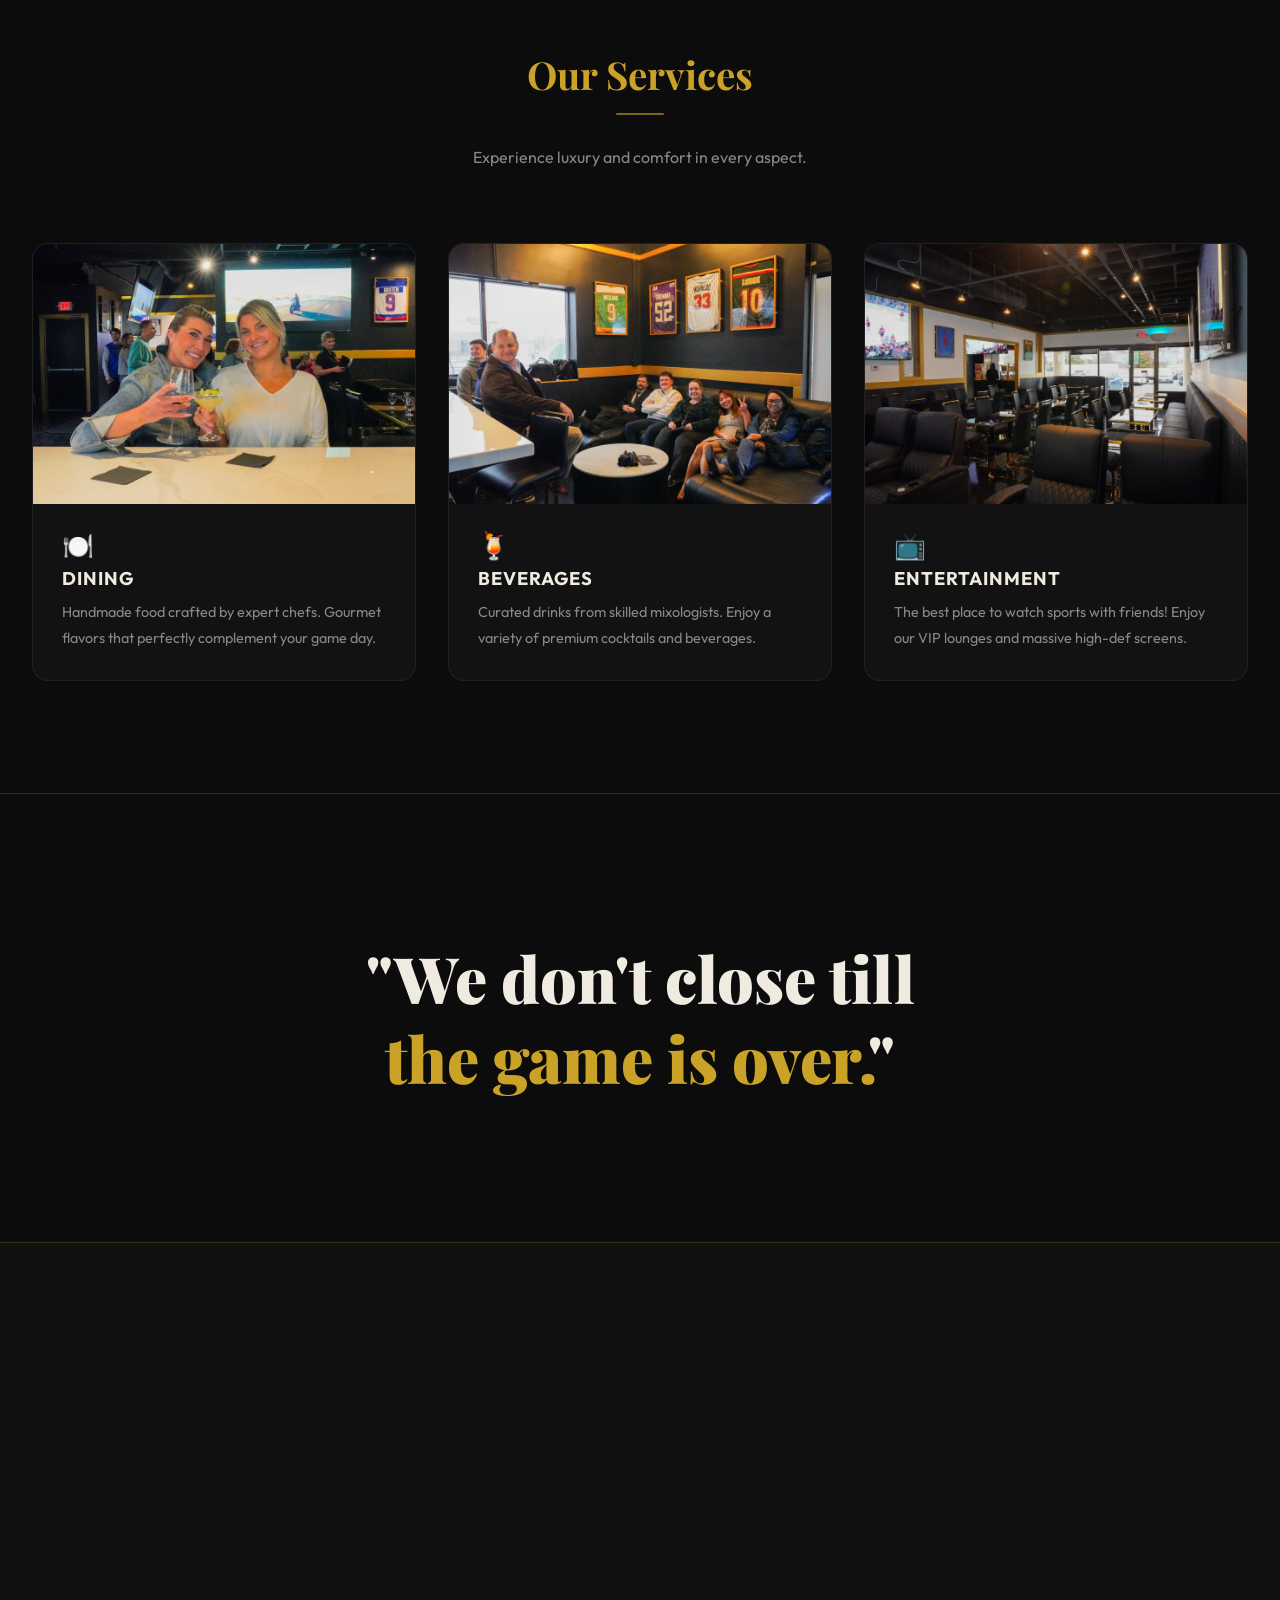
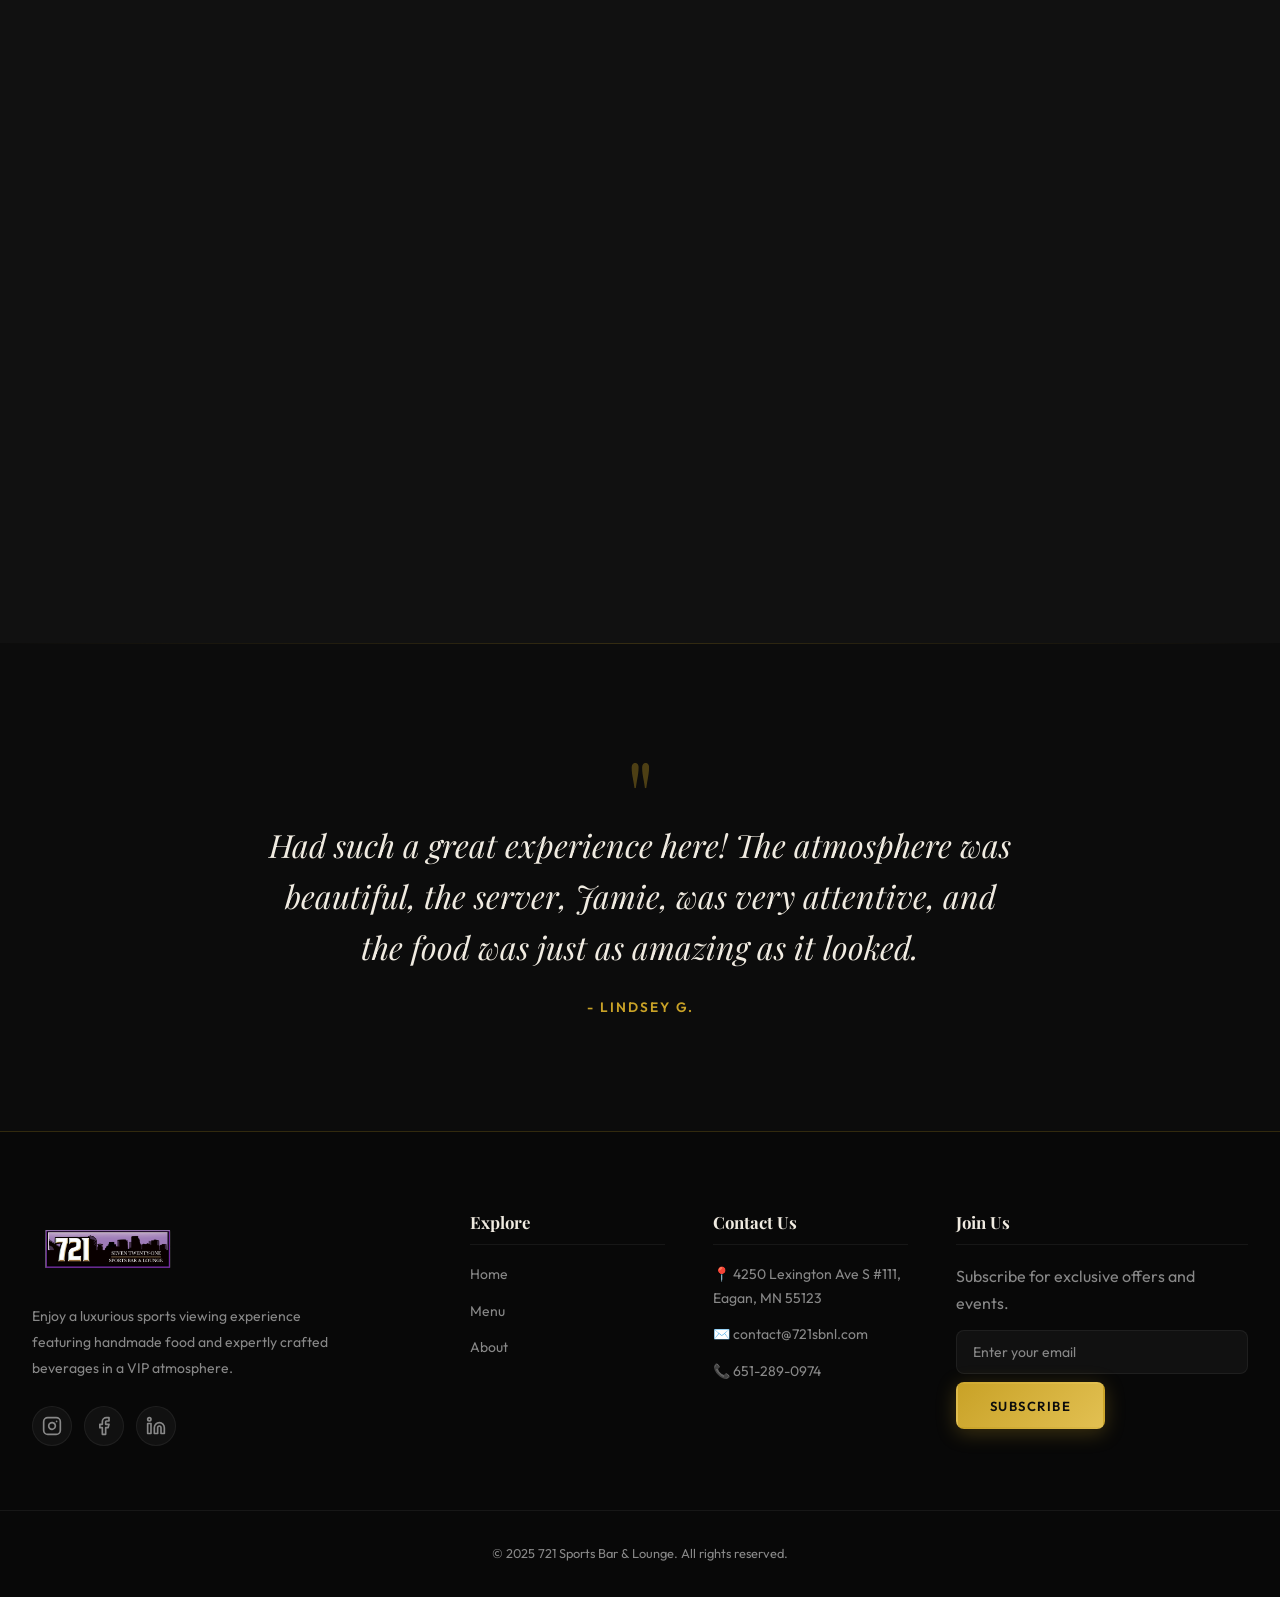
==== commit db9a6a73: "Update index.html menu updates" ====
--- a/index.html
+++ b/index.html
@@ -26,10 +26,20 @@
             </button>
             <nav class="nav-links" id="nav-links">
                 <a href="index.html">Home</a>
-                <a href="assets/721SBNL-webmenu.pdf" target="_blank" rel="noopener">Menu</a>
-                <a href="about.html">About</a>
-                <a href="https://resy.com/cities/eagan-mn-mn/venues/721-sports-bar-and-lounge" target="_blank" rel="noopener" class="btn btn-primary">Reservations</a>
-            </nav>
+            <div class="nav-dropdown">
+                <button class="nav-dropdown-toggle" type="button">
+                Menu
+            </button>
+        <div class="nav-dropdown-content">
+            <a href="assets/721SBNL-webmenu.pdf" target="_blank" rel="noopener">Main</a>
+            <a href="assets/721SBNL-kidsmenu.pdf" target="_blank" rel="noopener">Kids</a>
+            <a href="assets/721SBNL-dessert-webmenu.pdf" target="_blank" rel="noopener">Desserts</a>
+        </div>
+    </div>
+<a href="about.html">About</a>
+    <a href="https://resy.com/cities/eagan-mn-mn/venues/721-sports-bar-and-lounge" target="_blank" rel="noopener" class="btn btn-primary">Reservations</a>
+</nav>
+
         </div>
     </header>
 
--- a/styles.css
+++ b/styles.css
@@ -1016,3 +1016,57 @@
     .hours-card             { padding: 2rem 1.25rem; }
     .happy-hour-block       { padding: 1.5rem; }
 }
+/* Navigation Menu Dropdown */
+.nav-dropdown {
+    position: relative;
+    display: inline-flex;
+    align-items: center;
+}
+
+.nav-dropdown-toggle {
+    background: none;
+    border: none;
+    color: inherit;
+    font: inherit;
+    text-transform: uppercase;
+    letter-spacing: inherit;
+    cursor: pointer;
+    padding: 0;
+}
+
+.nav-dropdown-toggle::after {
+    content: " ▾";
+    font-size: 0.8em;
+}
+
+.nav-dropdown-content {
+    display: none;
+    position: absolute;
+    top: calc(100% + 12px);
+    left: 50%;
+    transform: translateX(-50%);
+    min-width: 160px;
+    background: #111;
+    border: 1px solid rgba(212, 175, 55, 0.5);
+    border-radius: 6px;
+    padding: 8px 0;
+    z-index: 1000;
+    box-shadow: 0 8px 20px rgba(0, 0, 0, 0.35);
+}
+
+.nav-dropdown-content a {
+    display: block;
+    padding: 10px 18px;
+    white-space: nowrap;
+    color: #fff;
+    text-decoration: none;
+}
+
+.nav-dropdown-content a:hover {
+    color: #d4af37;
+    background: rgba(255, 255, 255, 0.05);
+}
+
+.nav-dropdown.open .nav-dropdown-content {
+    display: block;
+}
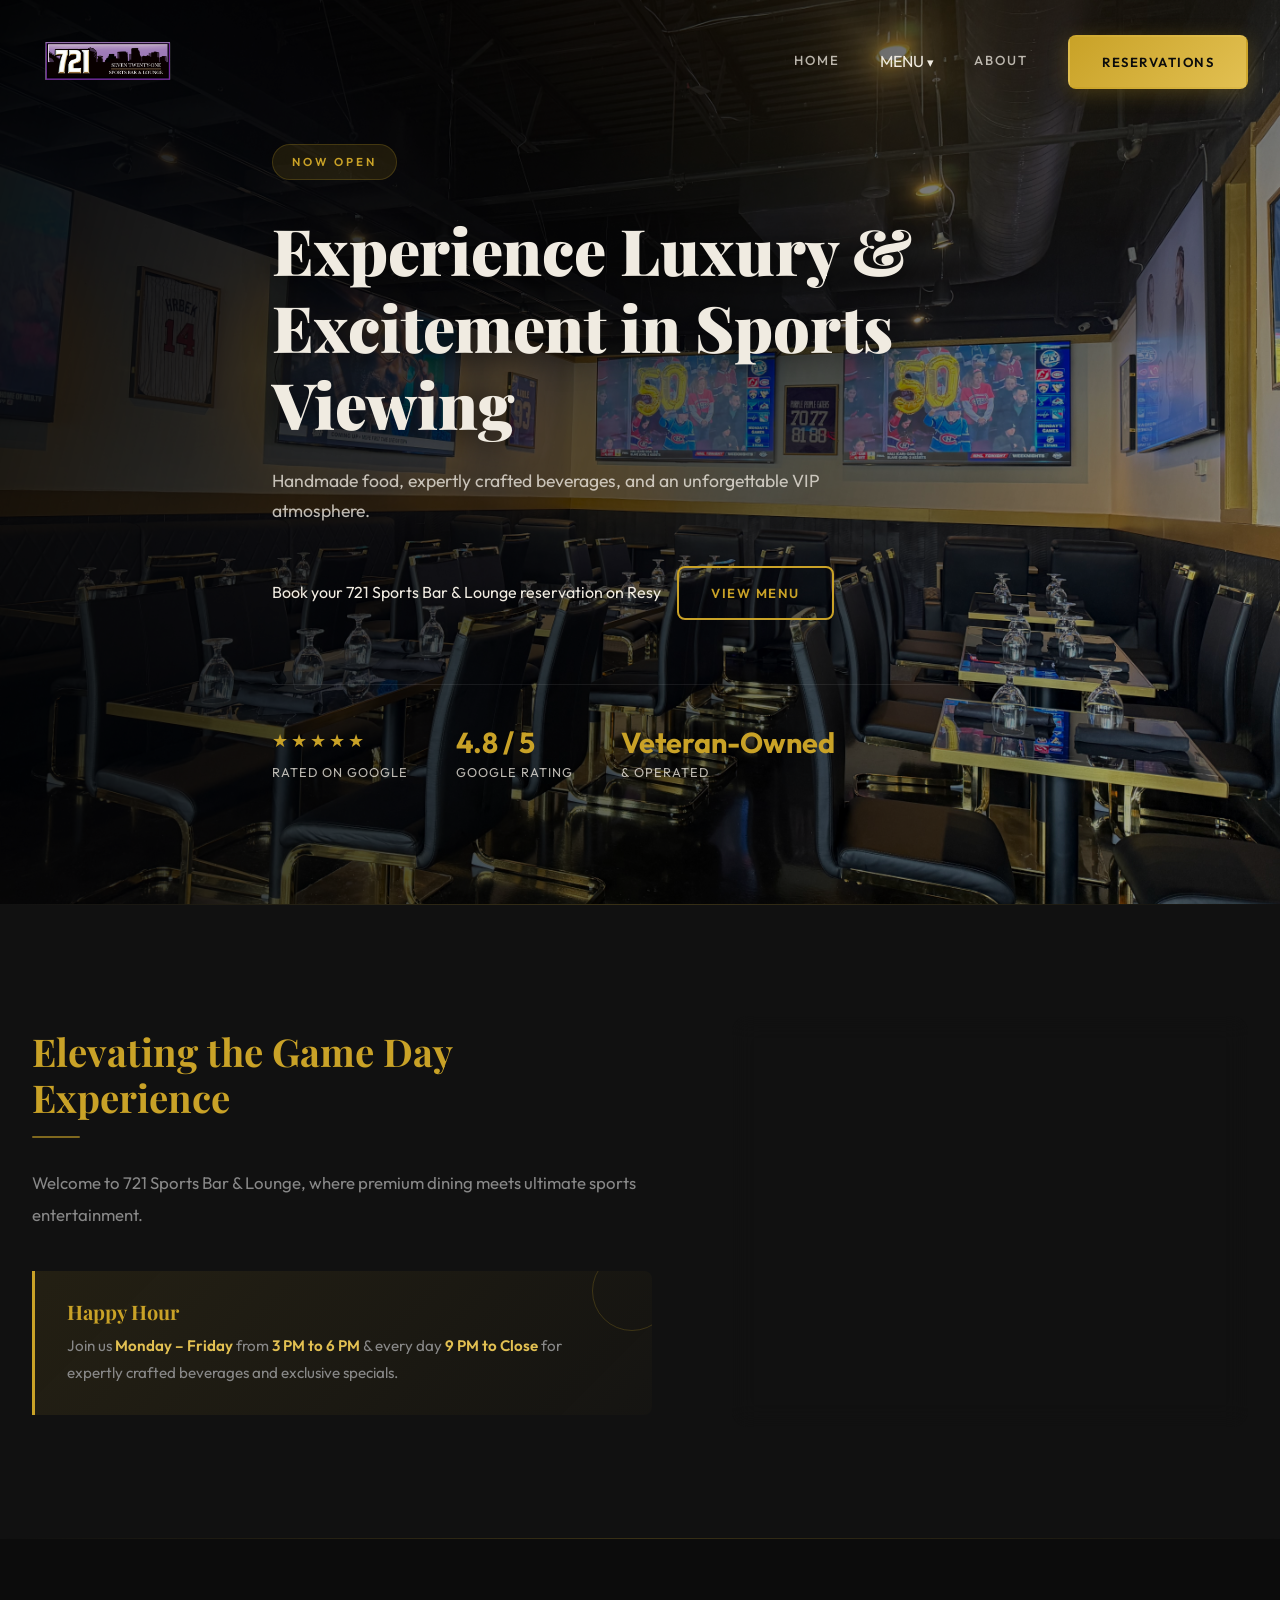
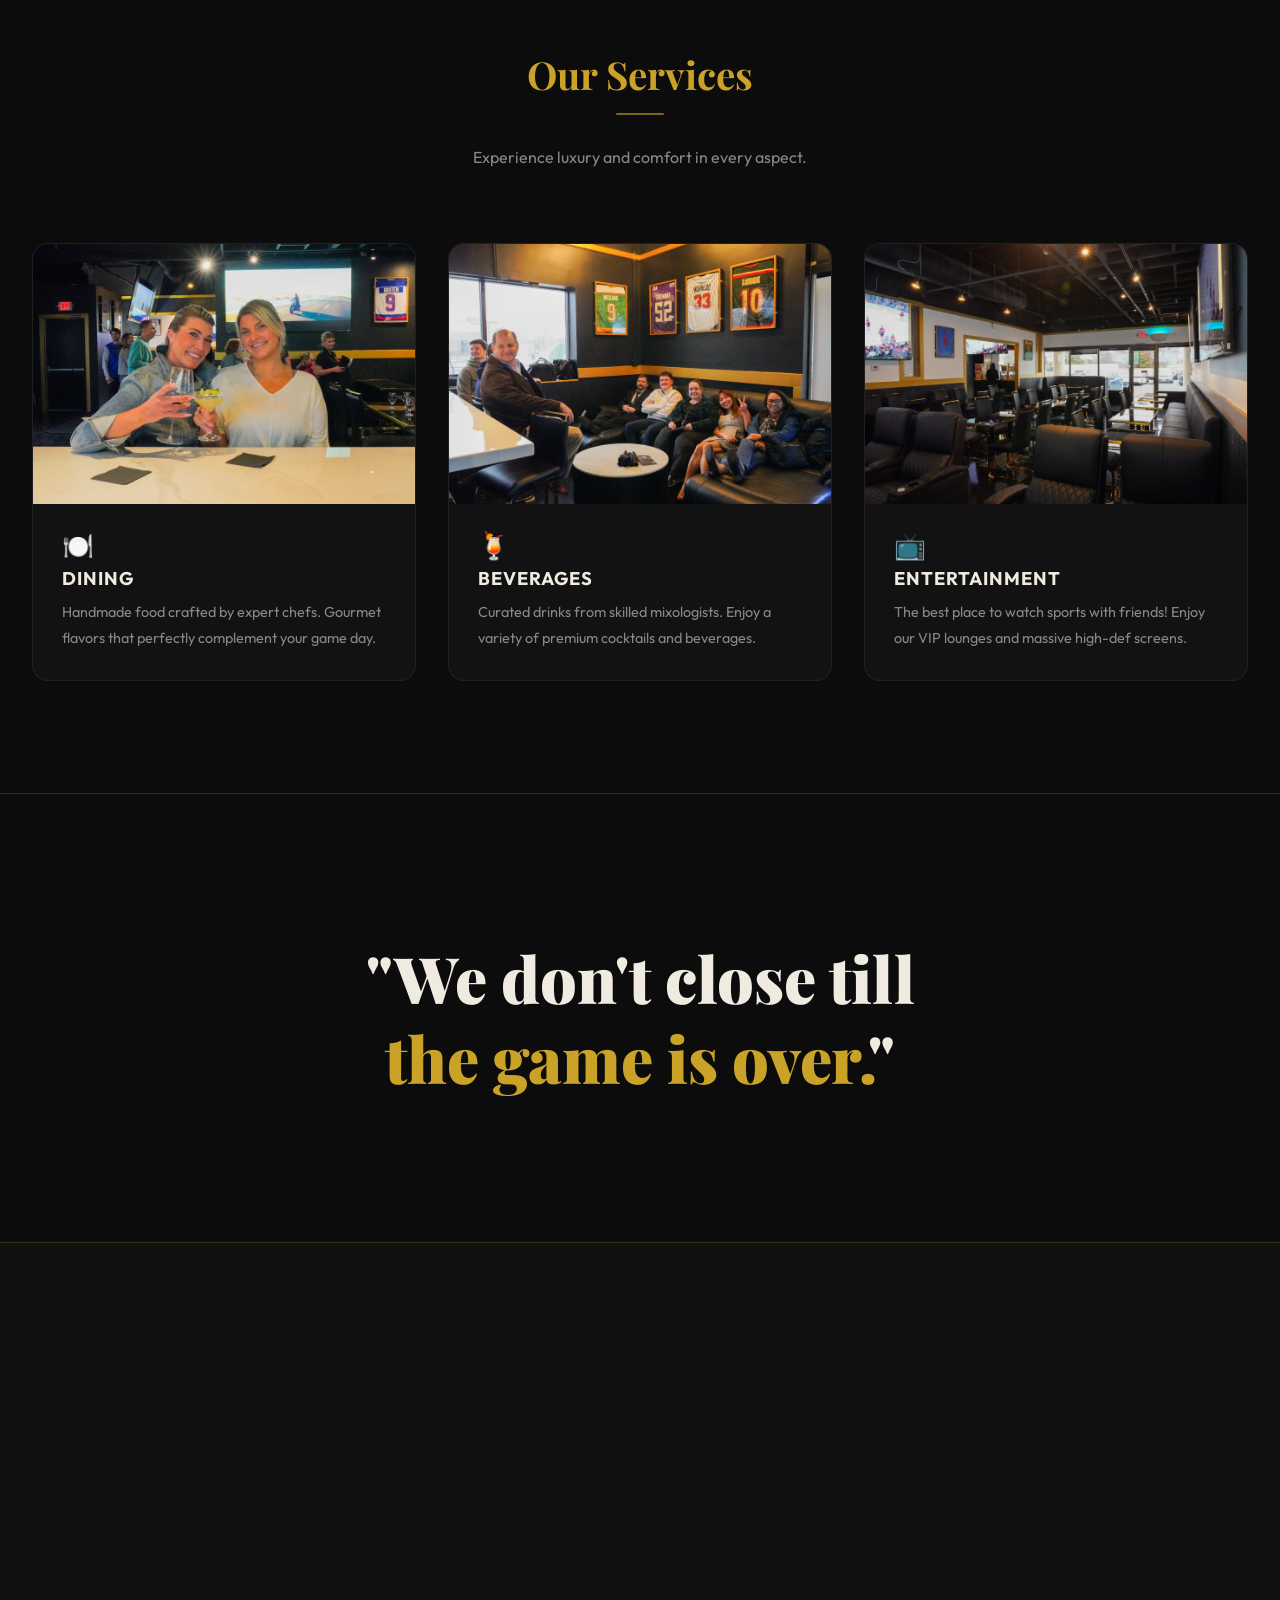
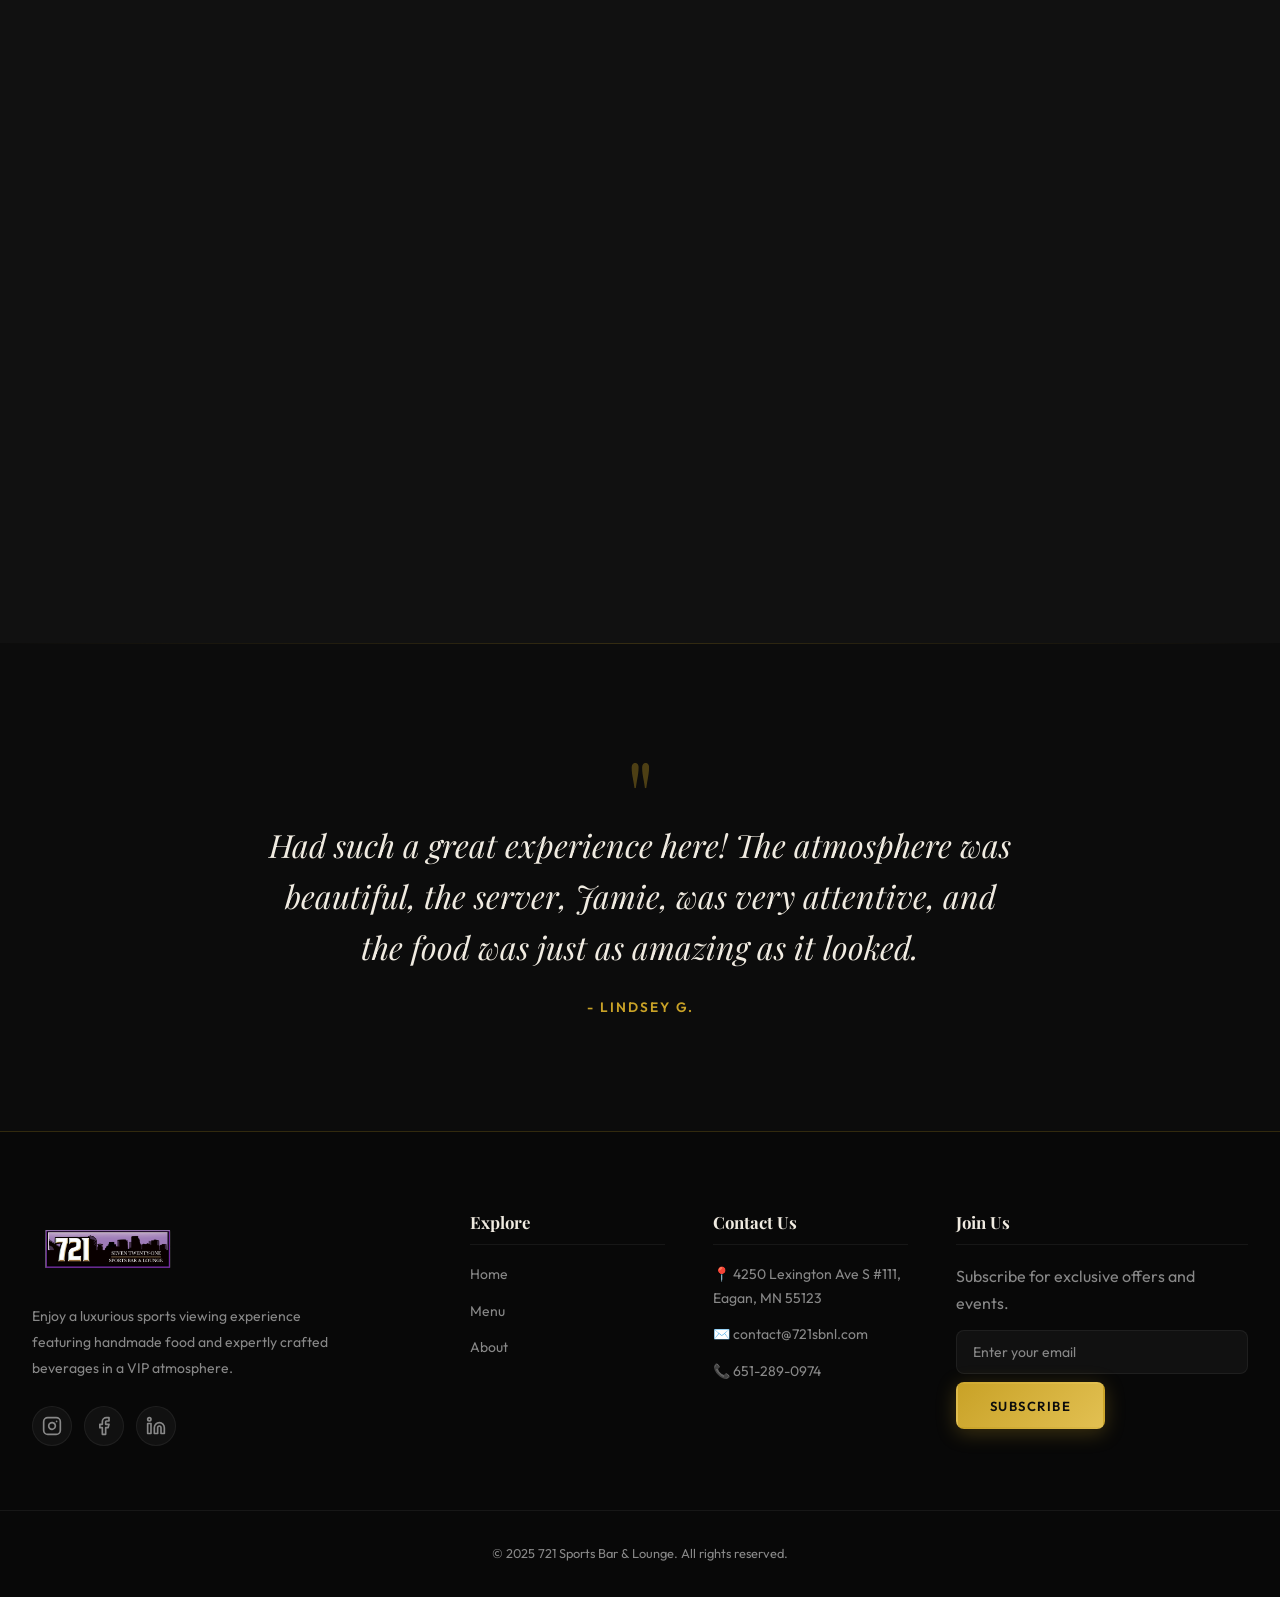
==== commit a62fe569: "Update index.html Removed Kids menu" ====
--- a/index.html
+++ b/index.html
@@ -32,7 +32,7 @@
             </button>
         <div class="nav-dropdown-content">
             <a href="assets/721SBNL-webmenu.pdf" target="_blank" rel="noopener">Main</a>
-            <a href="assets/721SBNL-kidsmenu.pdf" target="_blank" rel="noopener">Kids</a>
+            
             <a href="assets/721SBNL-dessert-webmenu.pdf" target="_blank" rel="noopener">Desserts</a>
         </div>
     </div>
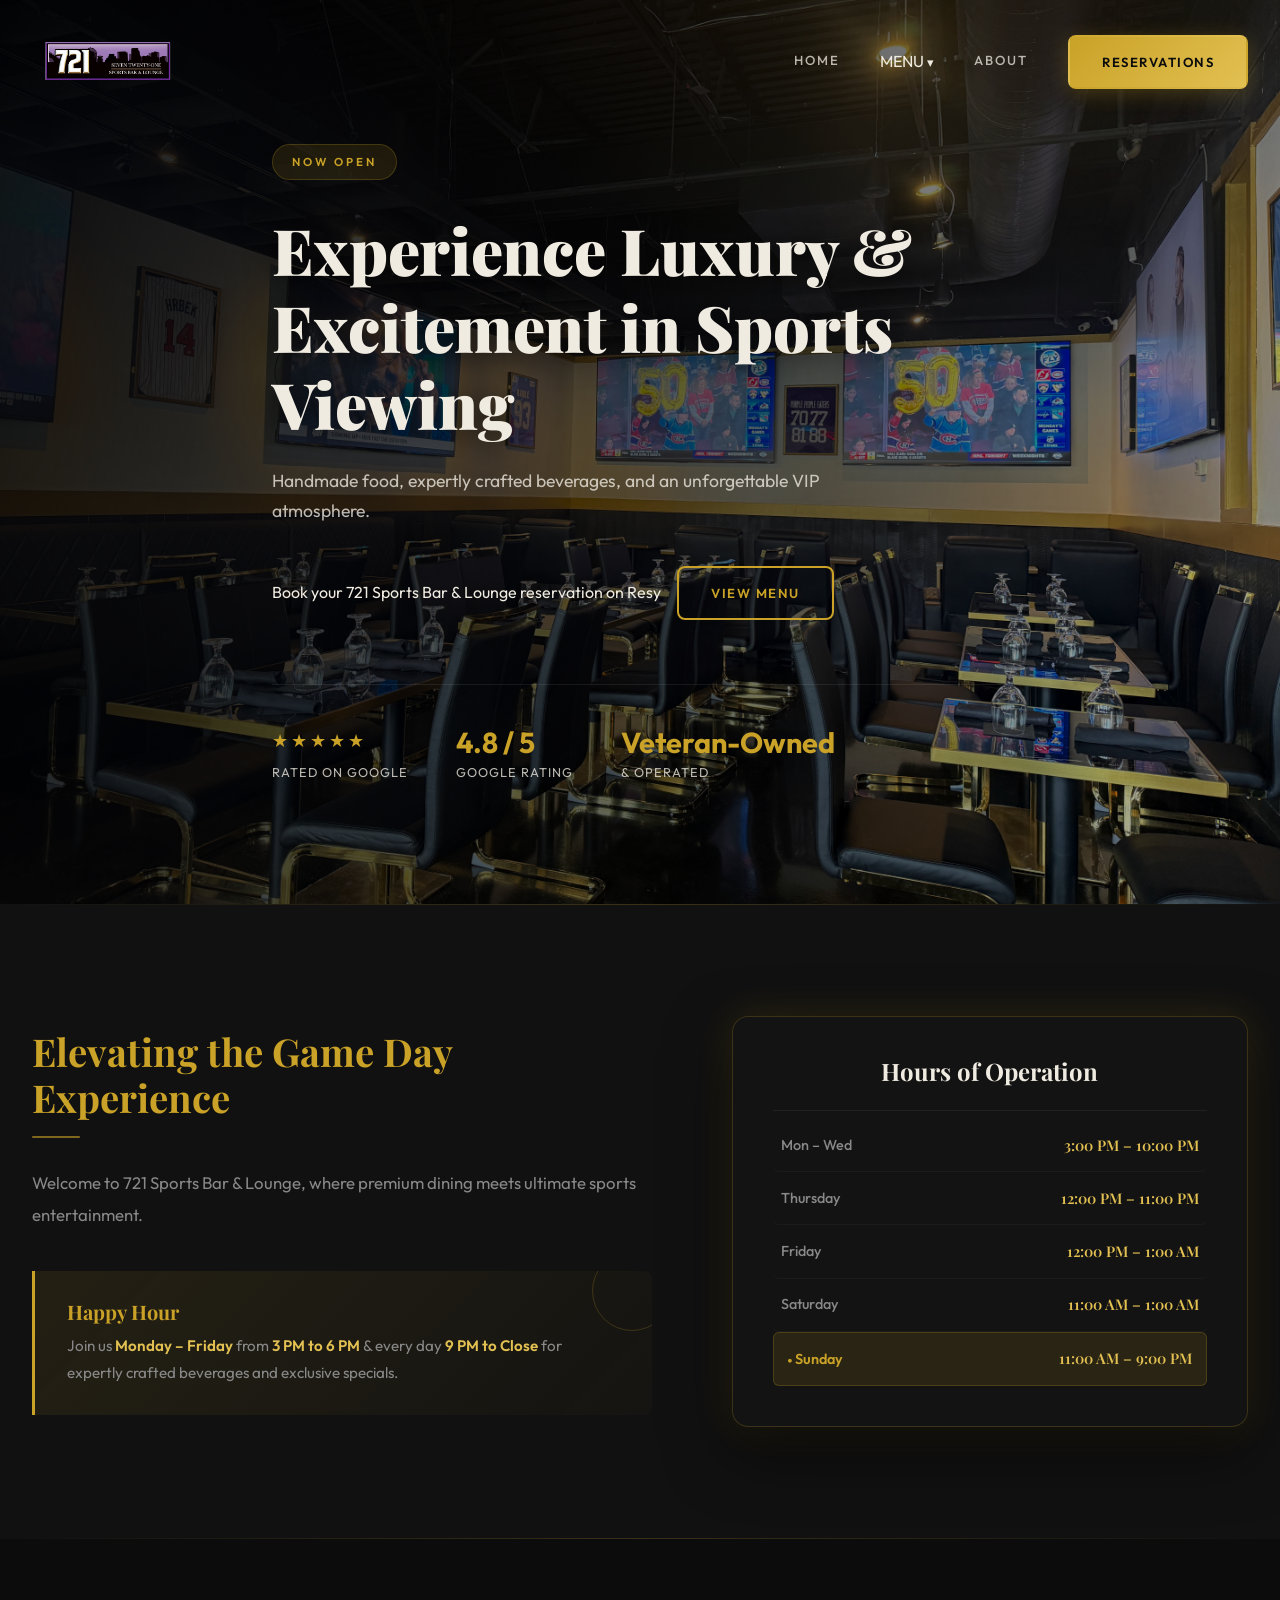
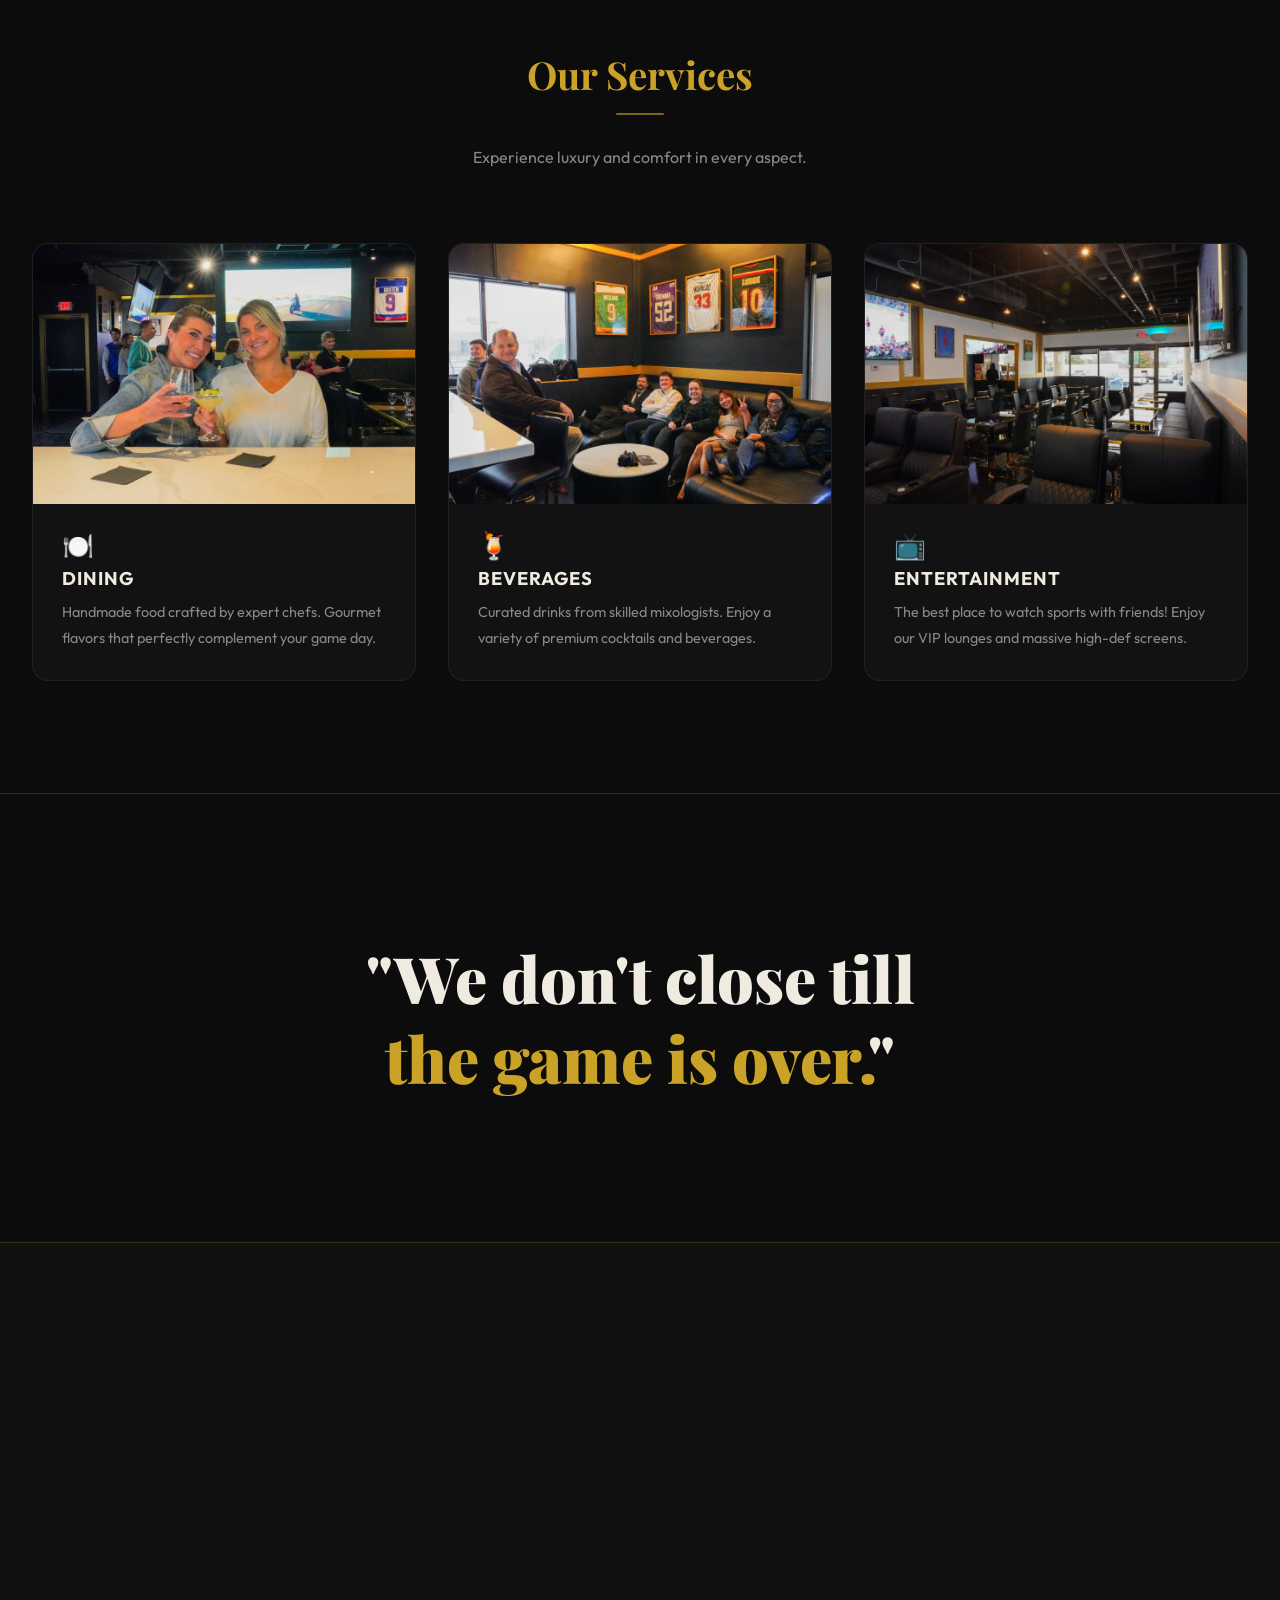
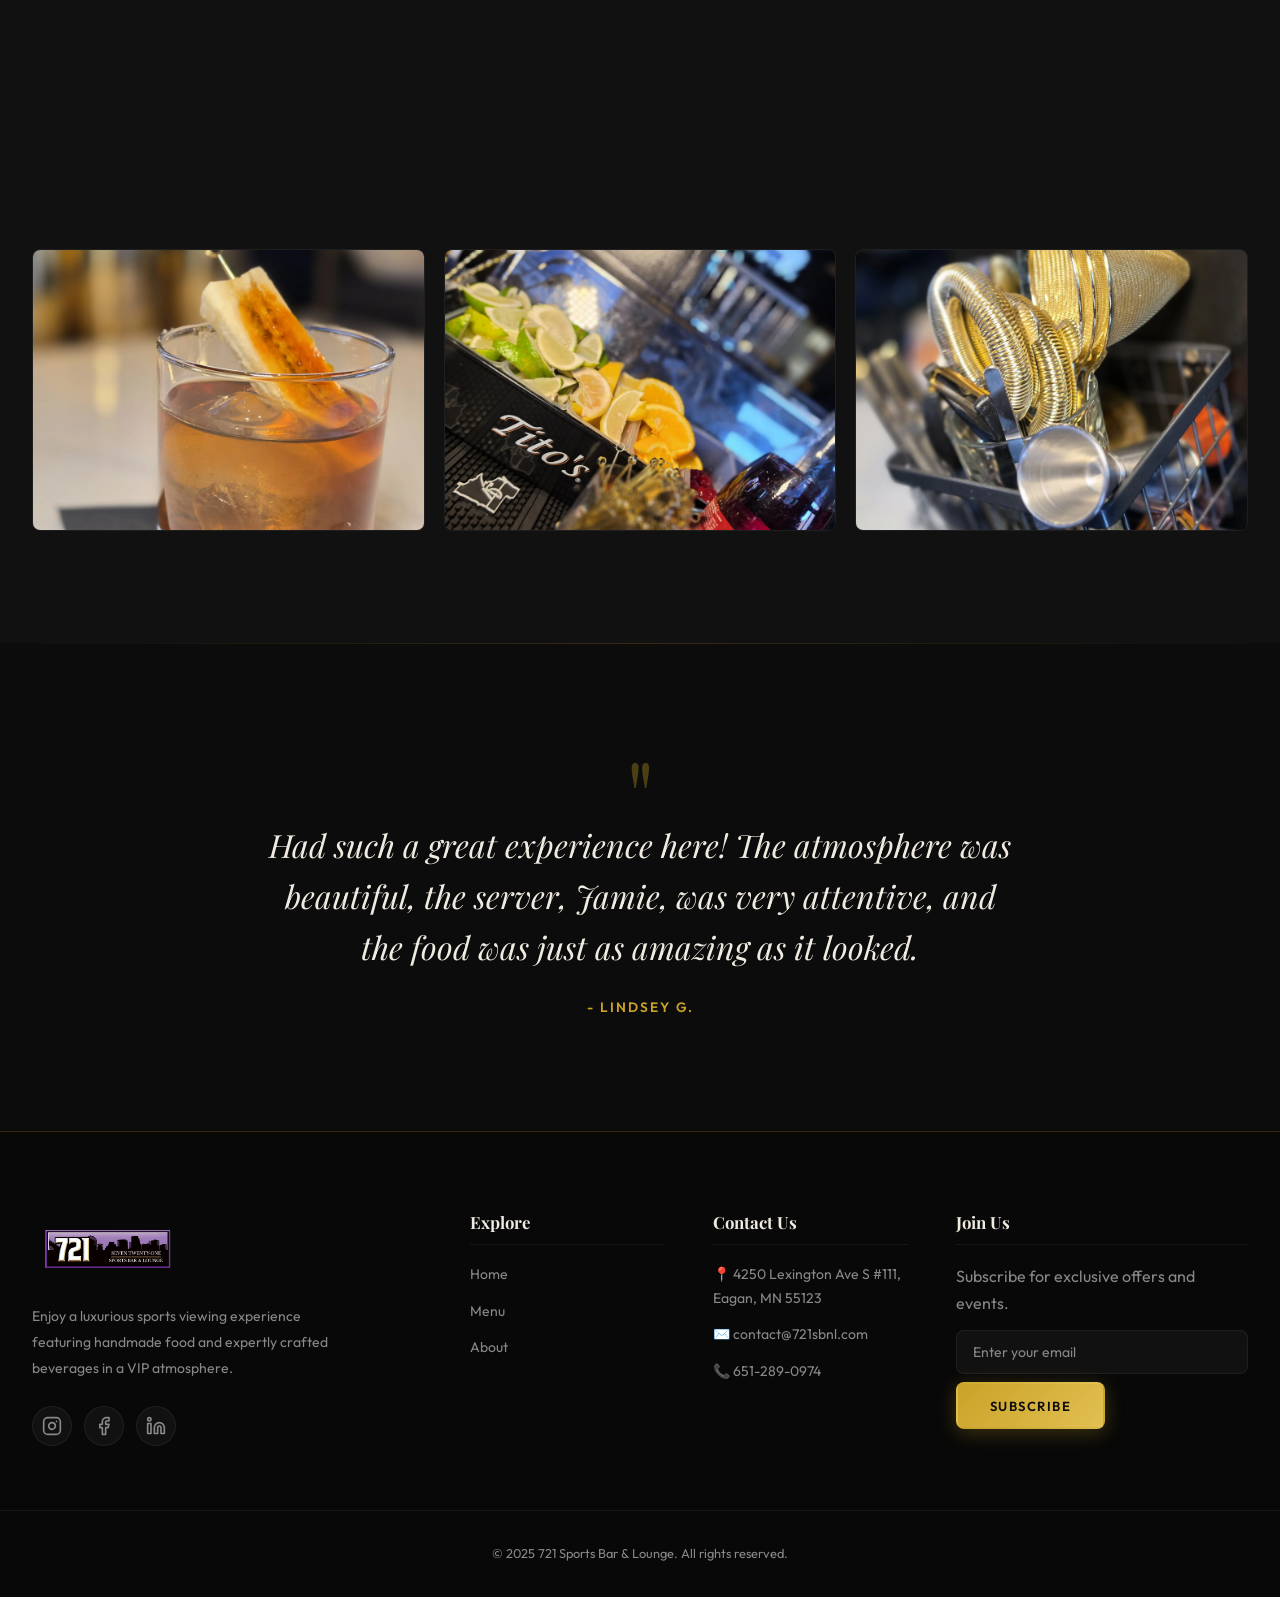
==== commit e97e25fb: "Update index.html updated menu at bottom of page to go to pdf" ====
--- a/index.html
+++ b/index.html
@@ -228,7 +228,7 @@
             <div class="footer-links">
                 <h4>Explore</h4>
                 <a href="index.html">Home</a>
-                <a href="https://www.toasttab.com/local/order/721-sports-bar-lounge-4250-lexington-ave-s-111" target="_blank" rel="noopener">Menu</a>
+                <a href="assets/721SBNL-webmenu.pdf" target="_blank" rel="noopener">Menu</a>
                 <a href="about.html">About</a>
             </div>
             <div class="footer-contact">
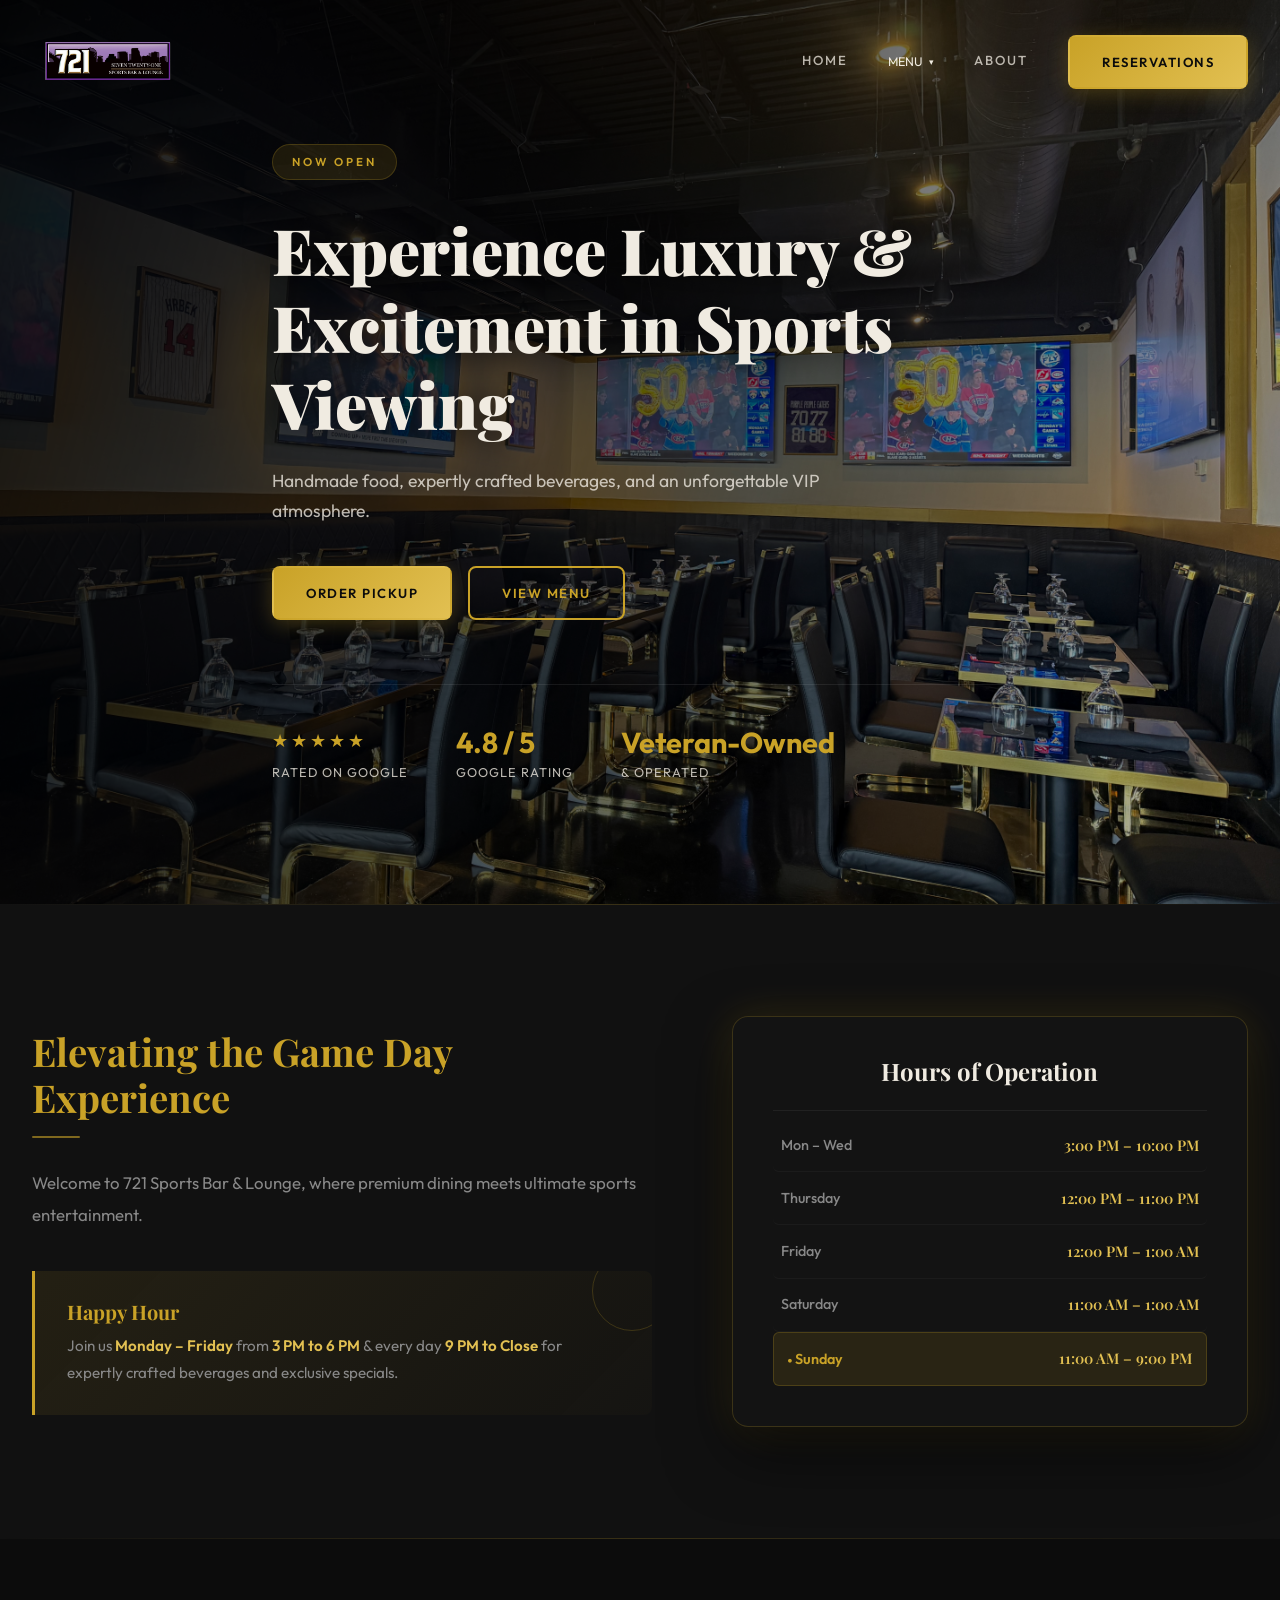
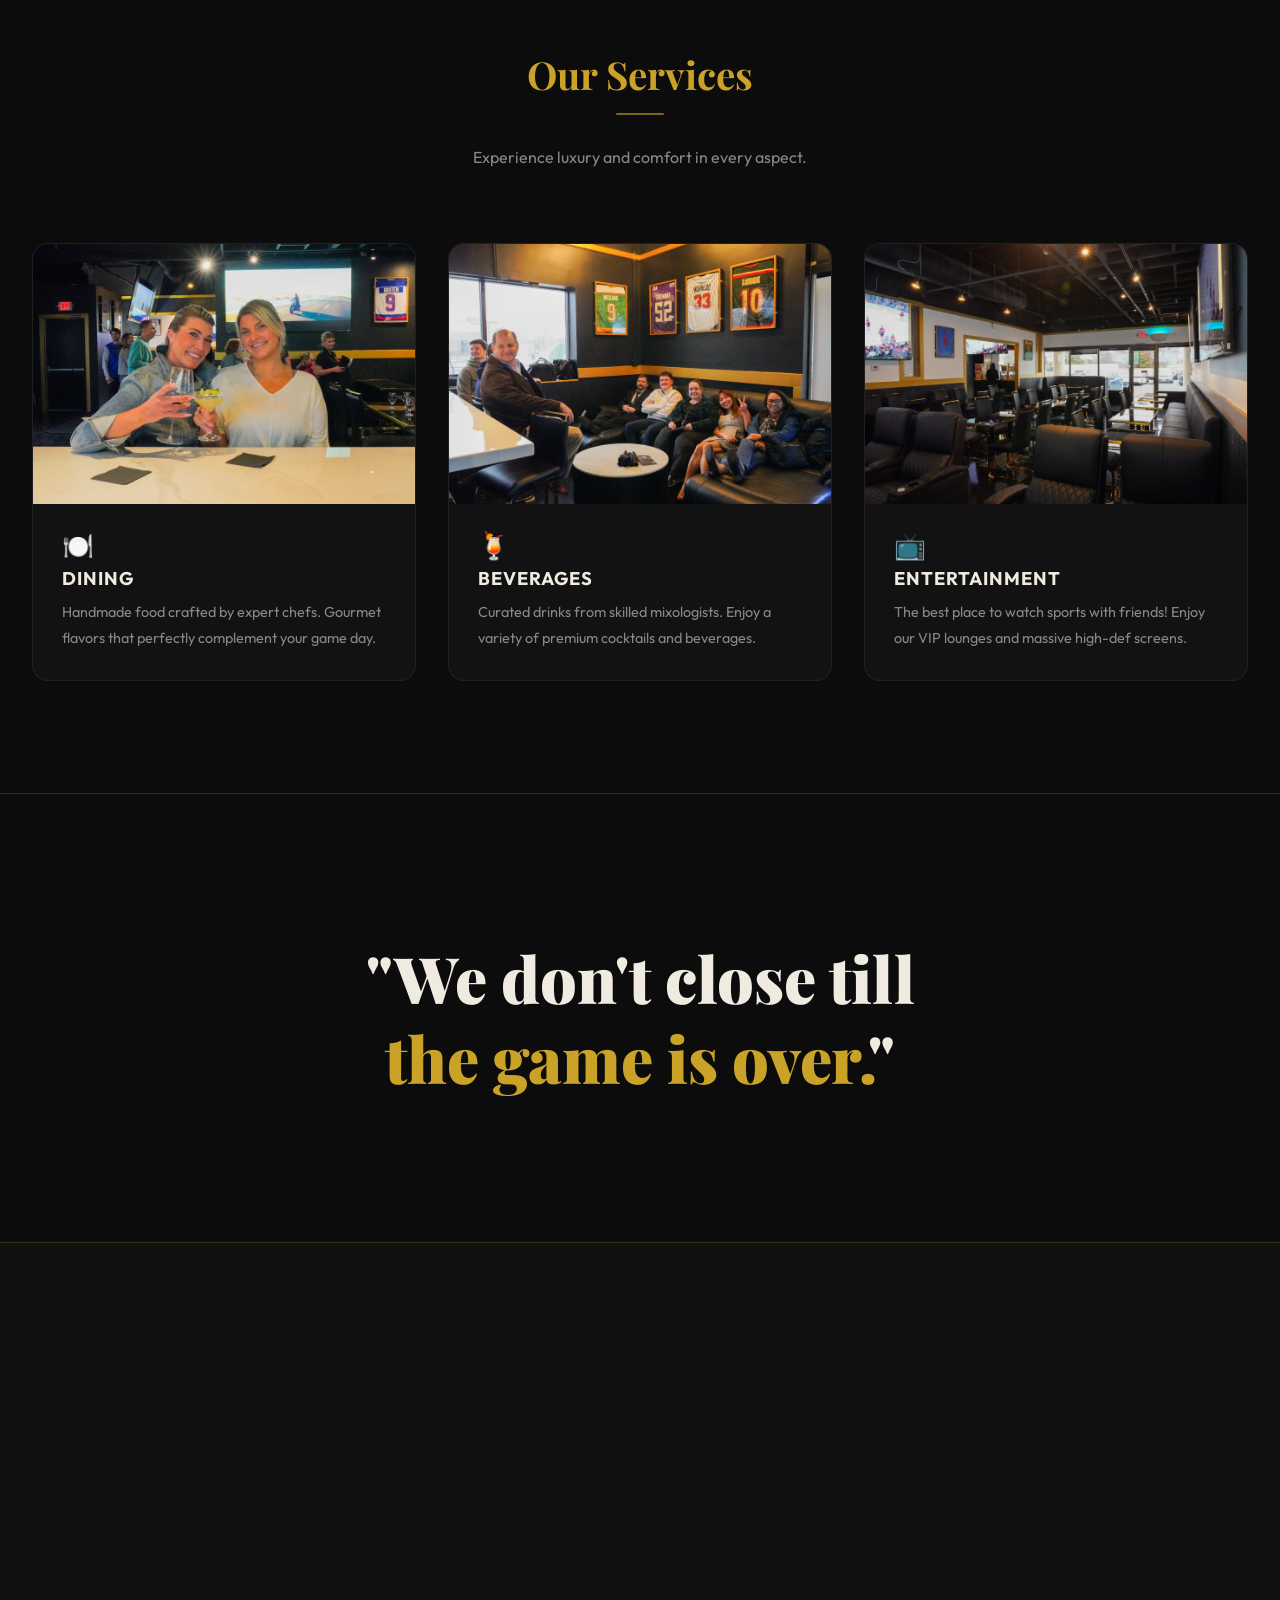
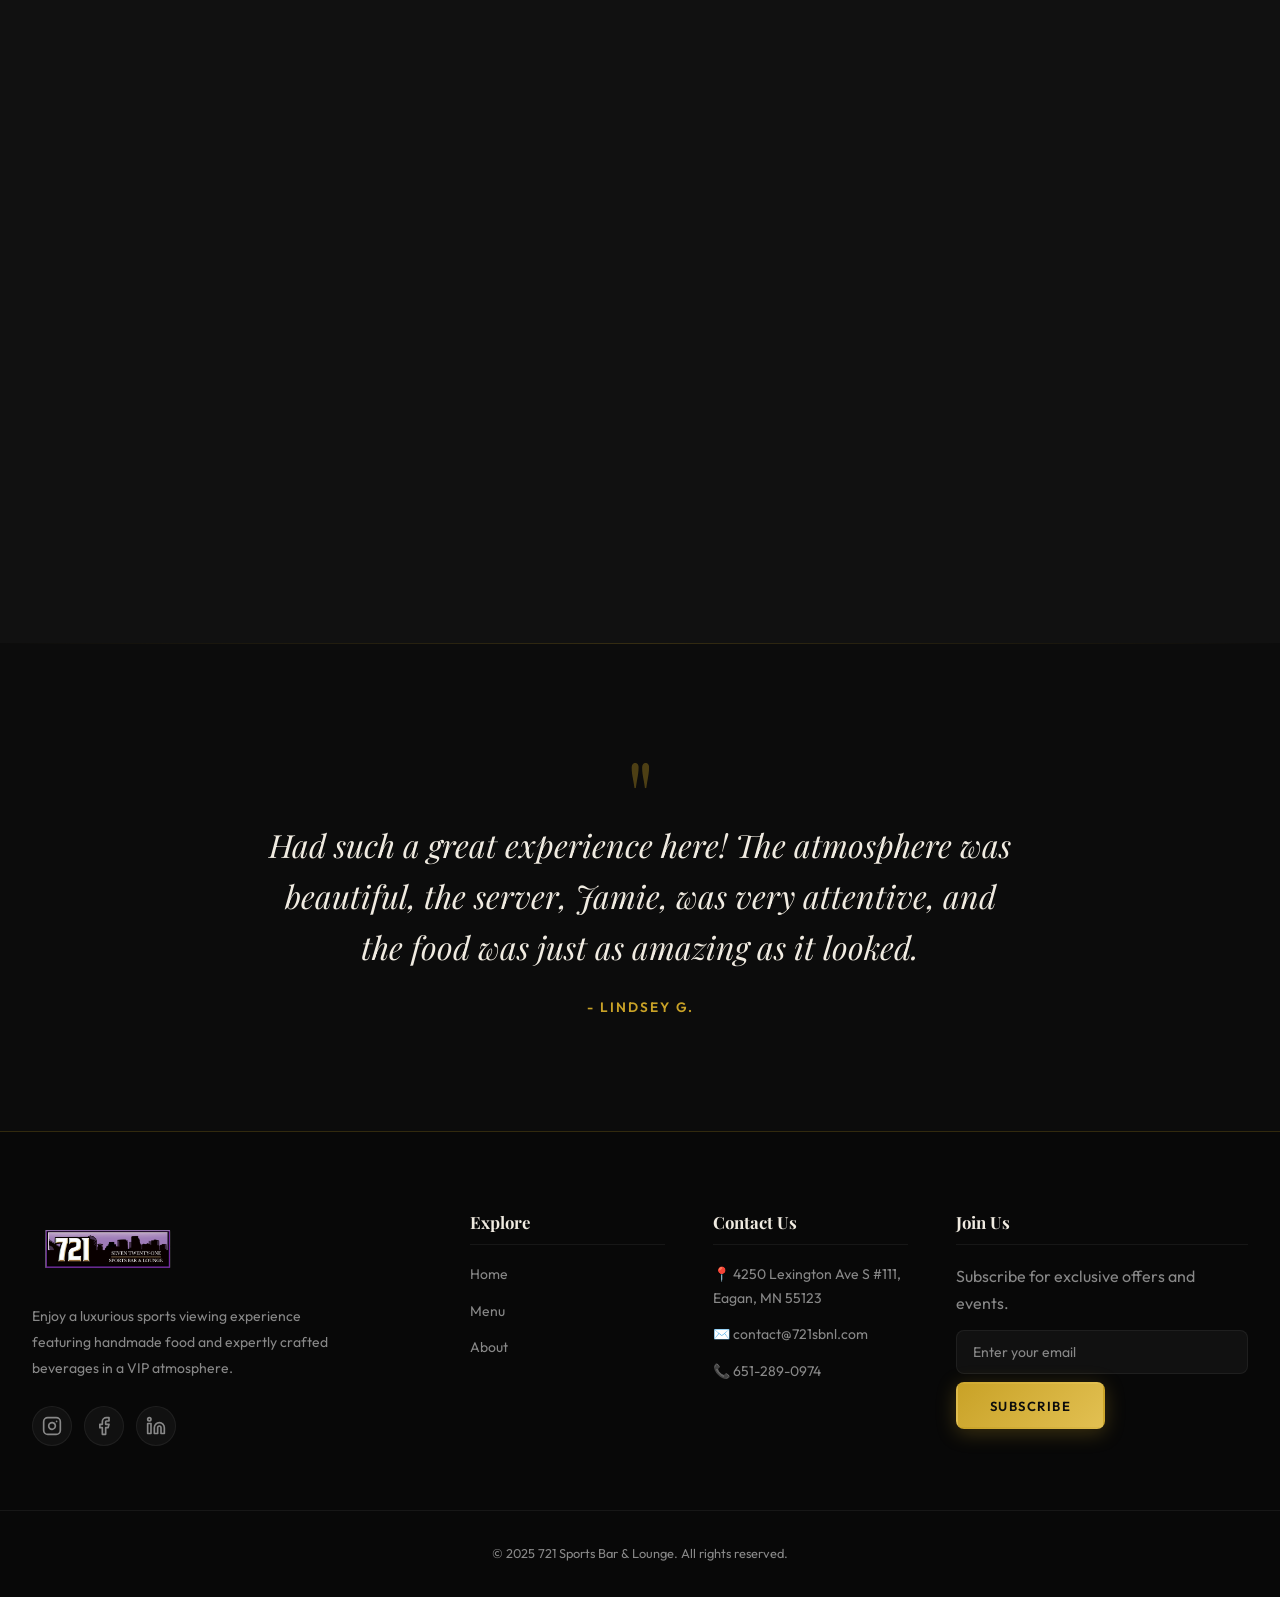
==== commit 073f5137: "Update index.html Replace Resy button with online pick up button" ====
--- a/index.html
+++ b/index.html
@@ -51,11 +51,14 @@
             <h1 class="fade-in delay-1">Experience Luxury & Excitement in Sports Viewing</h1>
             <p class="fade-in delay-2">Handmade food, expertly crafted beverages, and an unforgettable VIP atmosphere.</p>
             <div class="hero-actions fade-in delay-3">
-                <div style="text-align: center;"><a href="https://resy.com/cities/eagan-mn-mn/venues/721-sports-bar-and-lounge" id="resyButton-7uLPKueugnTUS-InCusiP">Book your 721 Sports Bar & Lounge reservation on Resy</a></div>
-                <script src="https://widgets.resy.com/embed.js"></script>
-                <script>
-                    resyWidget.addButton(document.getElementById('resyButton-7uLPKueugnTUS-InCusiP'), {"venueId":95060,"apiKey":"2Gjp2uwsESqvvHHkcii8039eJRUwBHCc","replace":true});
-                </script>
+               <div style="text-align: center;">
+            <a href="https://www.toasttab.com/local/order/721-sports-bar-lounge-4250-lexington-ave-s-111"
+               target="_blank"
+               rel="noopener"
+               class="btn btn-primary">
+                Order Pickup
+            </a>
+        </div>
                 <a href="assets/721SBNL-webmenu.pdf" target="_blank" rel="noopener" class="btn btn-secondary">View Menu</a>
             </div>
             
--- a/styles.css
+++ b/styles.css
@@ -193,10 +193,12 @@
     padding-bottom: 4px;
 }
 
-.nav-links a:not(.btn)::after {
+.nav-links a:not(.btn)::after,
+.nav-dropdown-toggle::before {
     content: '';
     position: absolute;
-    bottom: 0; left: 50%;
+    bottom: 0;
+    left: 50%;
     transform: translateX(-50%);
     width: 0;
     height: 1px;
@@ -204,8 +206,15 @@
     transition: width 0.3s ease;
 }
 
-.nav-links a:not(.btn):hover { color: var(--gold); }
-.nav-links a:not(.btn):hover::after { width: 100%; }
+.nav-links a:not(.btn):hover,
+.nav-dropdown-toggle:hover {
+    color: var(--gold);
+}
+
+.nav-links a:not(.btn):hover::after,
+.nav-dropdown-toggle:hover::before {
+    width: 100%;
+}
 
 .mobile-toggle {
     display: none;
@@ -1028,15 +1037,24 @@
     border: none;
     color: inherit;
     font: inherit;
+    font-size: 0.78rem;
     text-transform: uppercase;
     letter-spacing: inherit;
     cursor: pointer;
     padding: 0;
+    display: inline-flex;
+    align-items: center;
+    gap: 0.35rem;
+    white-space: nowrap;
+    line-height: 1;
 }
 
 .nav-dropdown-toggle::after {
     content: " ▾";
-    font-size: 0.8em;
+    font-size: 0.7em;
+    line-height: 1;
+    position: static;
+    transform: none;
 }
 
 .nav-dropdown-content {
